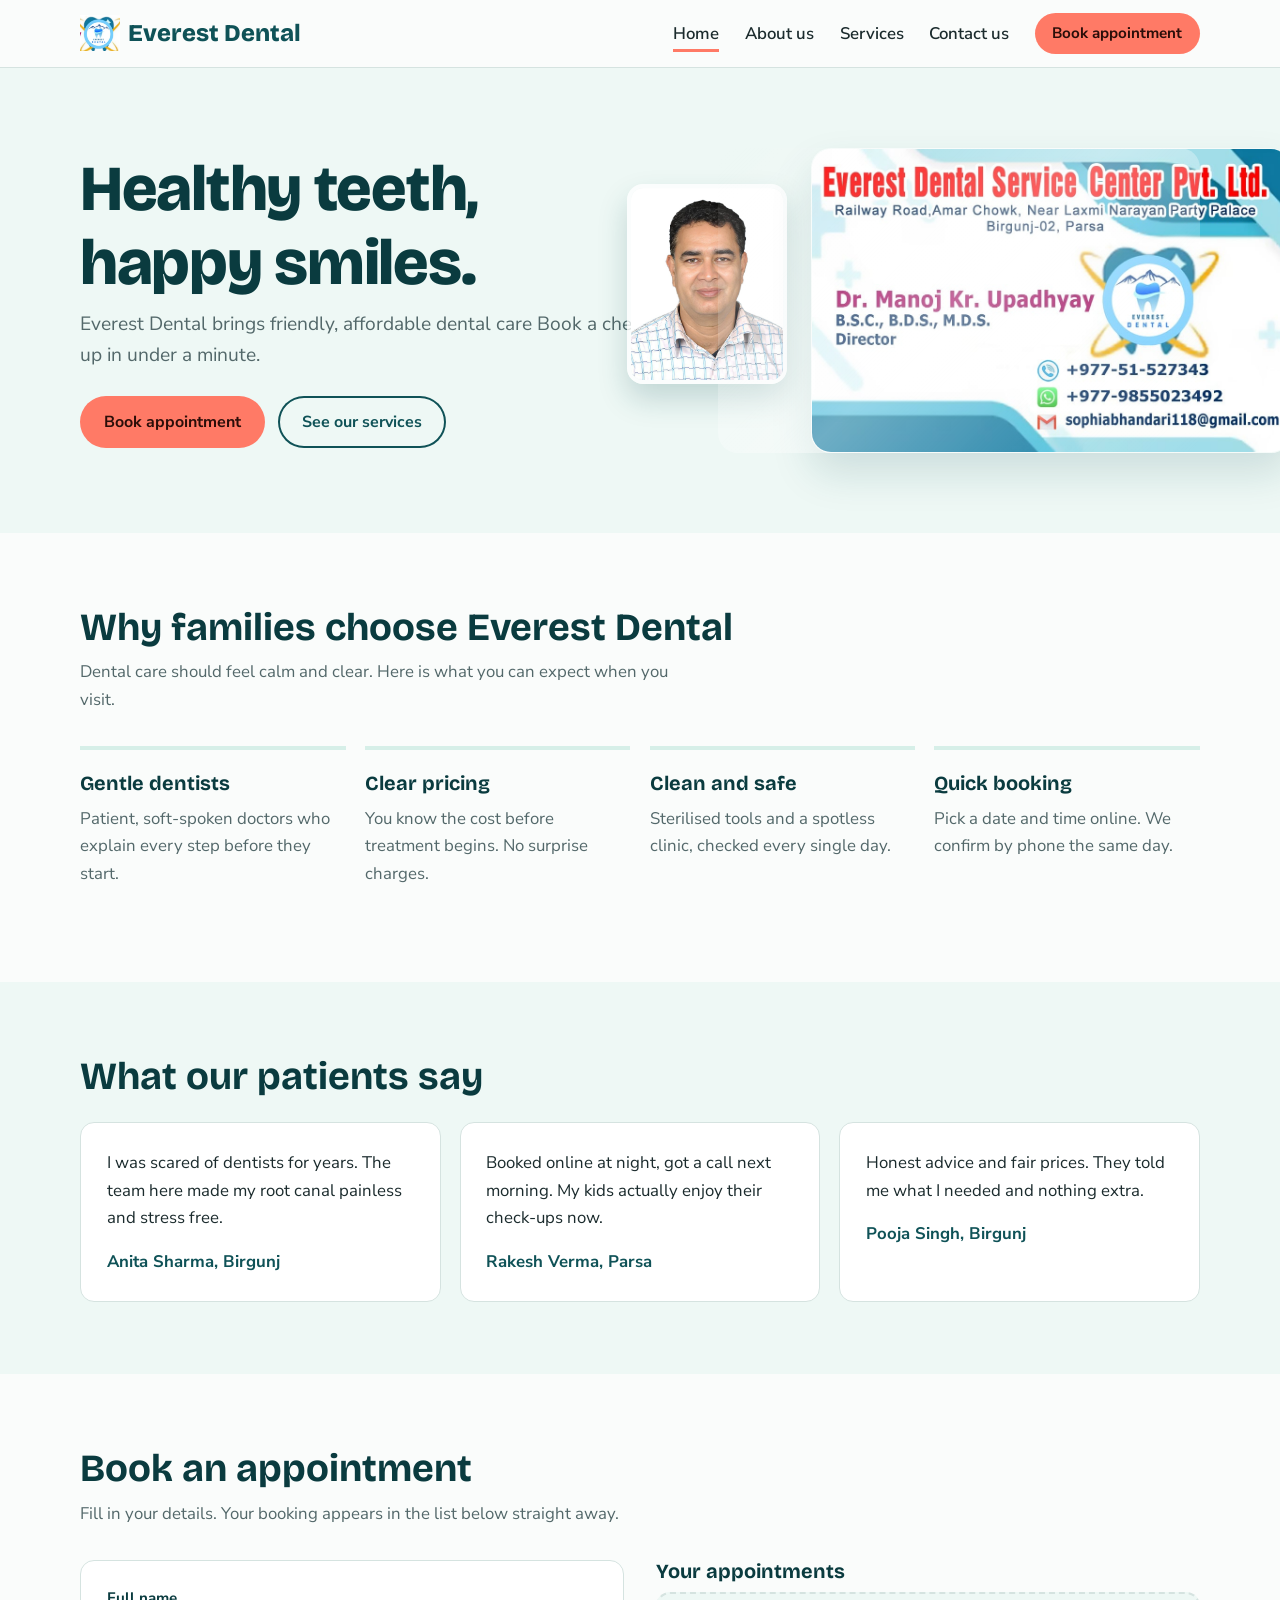
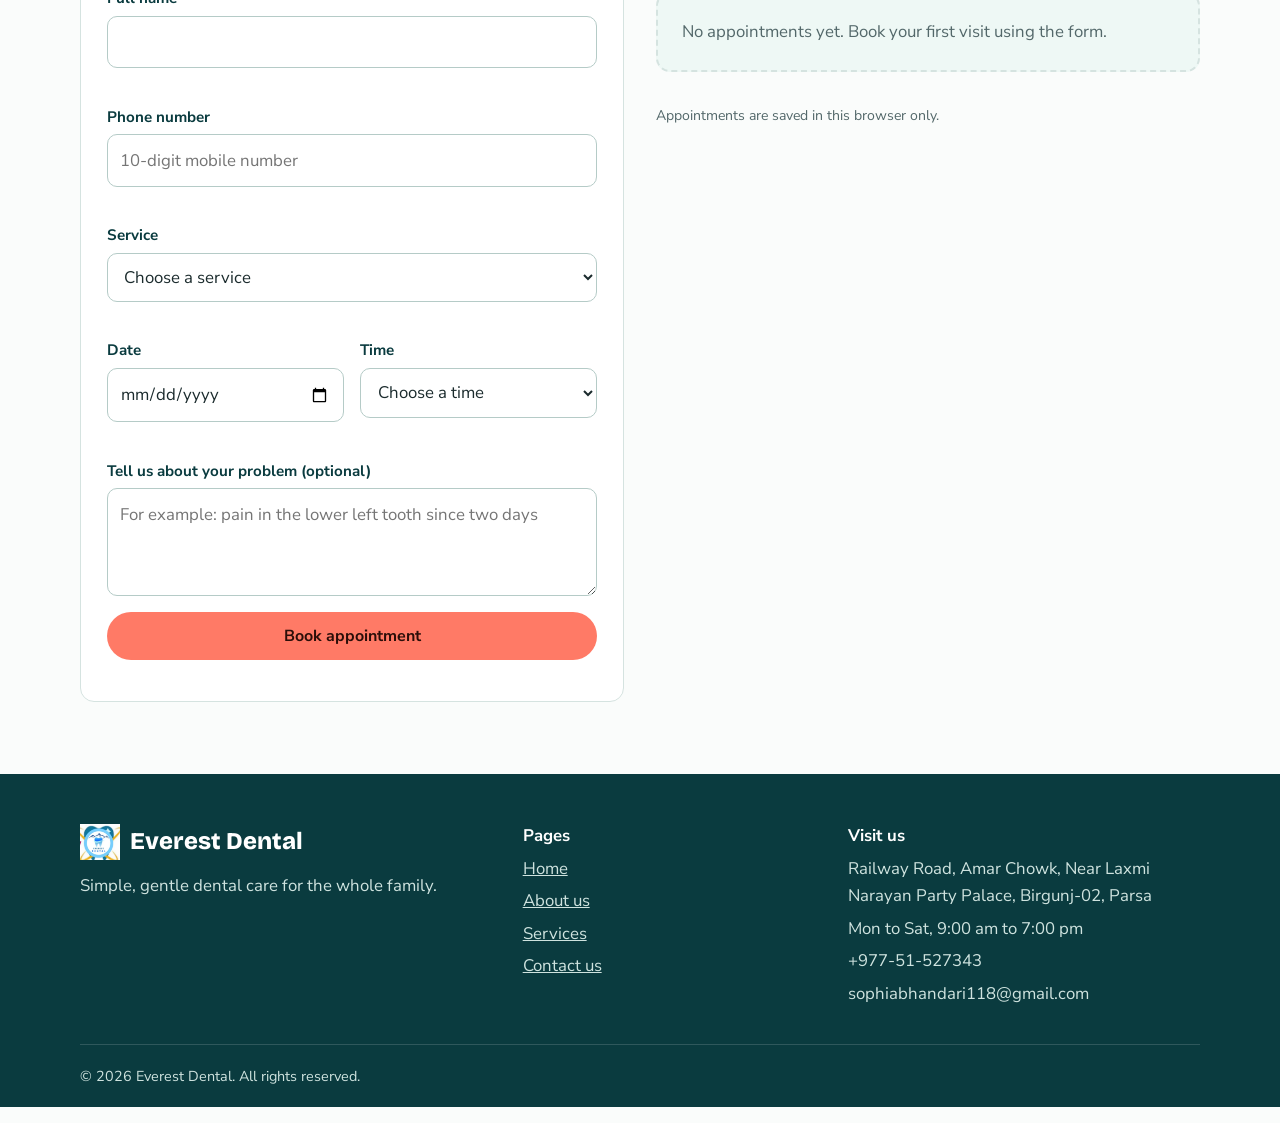
==== index.html @ bd59f248 "About us file updragded" ====
<!DOCTYPE html>
<html lang="en">
<head>
  <meta charset="UTF-8">
  <meta name="viewport" content="width=device-width, initial-scale=1">
  <title>Home | Everest Dental</title>
  <meta name="description" content="Everest Dental - simple, caring dental health services.">
  <link rel="preconnect" href="https://fonts.googleapis.com">
  <link rel="preconnect" href="https://fonts.gstatic.com" crossorigin>
  <link href="https://fonts.googleapis.com/css2?family=Bricolage+Grotesque:wght@600;700;800&family=Nunito+Sans:wght@400;600;700&display=swap" rel="stylesheet">
  <link rel="stylesheet" href="css/style.css">

  <!-- INLINE STYLES FOR HERO ANIMATIONS & GLASSY EFFECT -->
  <style>
    .hero-grid {
      display: grid;
      grid-template-columns: 1.1fr 0.9fr;
      align-items: center;
      gap: 3rem;
    }
    
    .hero-text {
      animation: fadeIn 1s ease-out;
    }

    @keyframes fadeIn {
      from { opacity: 0; transform: translateY(20px); }
      to { opacity: 1; transform: translateY(0); }
    }

    /* Glassy Visual Container */
    .hero-visual {
      position: relative;
      display: flex;
      justify-content: center;
      align-items: center;
      gap: 1.5rem; /* Space between doctor and banner */
      animation: float 6s ease-in-out infinite;
      perspective: 1000px;
    }

    @keyframes float {
      0%, 100% { transform: translateY(0); }
      50% { transform: translateY(-15px); }
    }

    /* Clear Banner with Glassy Effect */
    .hero-banner-img {
      width: 100%;
      max-width: 480px;
      border-radius: 20px;
      box-shadow: 
        0 20px 40px rgba(15, 82, 87, 0.15),
        0 0 0 1px rgba(255, 255, 255, 0.5) inset;
      object-fit: cover;
      display: block;
      position: relative;
      z-index: 1;
      backdrop-filter: blur(10px);
      background: rgba(255, 255, 255, 0.1);
      border: 1px solid rgba(255, 255, 255, 0.4);
    }

    /* Doctor Photo - Side by Side with Glassy Float */
    .hero-doctor-img {
      width: 160px;
      height: 200px;
      object-fit: cover;
      border-radius: 16px;
      border: 4px solid rgba(255, 255, 255, 0.8);
      box-shadow: 0 15px 30px rgba(15, 82, 87, 0.2);
      transition: transform 0.3s ease;
      animation: floatDoctor 5s ease-in-out infinite;
      /* Slight offset for depth */
      margin-top: -2rem; 
    }

    @keyframes floatDoctor {
      0%, 100% { transform: translateY(0) rotate(-2deg); }
      50% { transform: translateY(-10px) rotate(2deg); }
    }

    /* Shimmering Glass Reflection Overlay for Banner */
    .hero-visual::after {
      content: '';
      position: absolute;
      top: 0;
      left: 0;
      width: 100%;
      height: 100%;
      border-radius: 20px;
      background: linear-gradient(
        135deg,
        rgba(255, 255, 255, 0) 0%,
        rgba(255, 255, 255, 0.4) 50%,
        rgba(255, 255, 255, 0) 100%
      );
      animation: shimmer 4s infinite;
      pointer-events: none;
      z-index: 2;
    }

    @keyframes shimmer {
      0% { transform: translateX(-100%) translateY(-100%) rotate(45deg); }
      100% { transform: translateX(100%) translateY(100%) rotate(45deg); }
    }

    /* Responsive adjustments */
    @media (max-width: 900px) {
      .hero-grid { grid-template-columns: 1fr; text-align: center; }
      .hero-actions { justify-content: center; }
      .hero-visual { margin-top: 2rem; flex-direction: column; }
      .hero-doctor-img { width: 120px; height: 150px; margin-top: 0; }
    }
  </style>
</head>
<body>
  <header class="site-header">
    <nav class="navbar container" aria-label="Main">
      <a href="index.html" class="brand" aria-label="Everest Dental home">
        <!-- UPDATED LOGO -->
        <img src="./IMG-20261011-WA0049.jpg" alt="Everest Dental Logo" class="brand-icon" style="width: 40px; height: 40px; object-fit: contain;">
        <span>Everest Dental</span>
      </a>
      <button class="nav-toggle" id="navToggle" aria-expanded="false" aria-controls="navLinks">Menu</button>
      <ul class="nav-links" id="navLinks">
        <li><a href="index.html" class="active" aria-current="page">Home</a></li>
        <li><a href="about.html">About us</a></li>
        <li><a href="services.html">Services</a></li>
        <li><a href="contact.html">Contact us</a></li>
        <li><a href="index.html#appointment" class="btn btn-small">Book appointment</a></li>
      </ul>
    </nav>
  </header>
  <main>

    <!-- Hero -->
    <section class="hero">
      <div class="container hero-grid">
        <div class="hero-text">
          <h1>Healthy teeth,<br>happy smiles.</h1>
          <p class="lead">Everest Dental brings friendly, affordable dental care 
            Book a check-up in under a minute.</p>
          <div class="hero-actions">
            <a href="#appointment" class="btn">Book appointment</a>
            <a href="services.html" class="btn btn-ghost">See our services</a>
          </div>
        </div>
        
        <!-- CLEAN GLASSY VISUAL SECTION WITH DOCTOR -->
        <div class="hero-visual">
          <!-- Doctor Photo (Side-by-side) -->
          <img src="./IMG-20261011-WA0050.jpg" alt="Dr. Manoj Kr. Upadhyay" class="hero-doctor-img">
          
          <!-- Banner Image (Completely clear) -->
          <img src="./IMG-20261011-WA0051.jpg" alt="Everest Dental Banner" class="hero-banner-img">
        </div>
      </div>
    </section>

    <!-- Features -->
    <section class="section" id="features">
      <div class="container">
        <h2>Why families choose Everest Dental</h2>
        <p class="section-intro">Dental care should feel calm and clear. Here is what you can expect when you visit.</p>
        <div class="feature-grid">
          <article class="feature">
            <h3>Gentle dentists</h3>
            <p>Patient, soft-spoken doctors who explain every step before they start.</p>
          </article>
          <article class="feature">
            <h3>Clear pricing</h3>
            <p>You know the cost before treatment begins. No surprise charges.</p>
          </article>
          <article class="feature">
            <h3>Clean and safe</h3>
            <p>Sterilised tools and a spotless clinic, checked every single day.</p>
          </article>
          <article class="feature">
            <h3>Quick booking</h3>
            <p>Pick a date and time online. We confirm by phone the same day.</p>
          </article>
        </div>
      </div>
    </section>

    <!-- Testimonials -->
    <section class="section section-tint" id="testimonials">
      <div class="container">
        <h2>What our patients say</h2>
        <div class="testimonial-grid">
          <figure class="testimonial">
            <blockquote>I was scared of dentists for years. The team here made my root canal painless and stress free.</blockquote>
            <figcaption>Anita Sharma, Birgunj</figcaption>
          </figure>
          <figure class="testimonial">
            <blockquote>Booked online at night, got a call next morning. My kids actually enjoy their check-ups now.</blockquote>
            <figcaption>Rakesh Verma, Parsa</figcaption>
          </figure>
          <figure class="testimonial">
            <blockquote>Honest advice and fair prices. They told me what I needed and nothing extra.</blockquote>
            <figcaption>Pooja Singh, Birgunj</figcaption>
          </figure>
        </div>
      </div>
    </section>

    <!-- Appointment form + list -->
    <section class="section" id="appointment">
      <div class="container">
        <h2>Book an appointment</h2>
        <p class="section-intro">Fill in your details. Your booking appears in the list below straight away.</p>

        <div class="appointment-layout">
          <form id="appointmentForm" class="card form" novalidate>
            <div class="field">
              <label for="name">Full name</label>
              <input type="text" id="name" name="name" autocomplete="name" required>
              <small class="error" data-for="name"></small>
            </div>
            <div class="field">
              <label for="phone">Phone number</label>
              <input type="tel" id="phone" name="phone" inputmode="numeric" placeholder="10-digit mobile number" autocomplete="tel" required>
              <small class="error" data-for="phone"></small>
            </div>
            <div class="field">
              <label for="service">Service</label>
              <select id="service" name="service" required>
                <option value="">Choose a service</option>
                <option>General check-up</option>
                <option>Teeth cleaning</option>
                <option>Cavity filling</option>
                <option>Root canal</option>
                <option>Braces consultation</option>
                <option>Teeth whitening</option>
              </select>
              <small class="error" data-for="service"></small>
            </div>
            <div class="field-row">
              <div class="field">
                <label for="date">Date</label>
                <input type="date" id="date" name="date" required>
                <small class="error" data-for="date"></small>
              </div>
              <div class="field">
                <label for="time">Time</label>
                <select id="time" name="time" required>
                  <option value="">Choose a time</option>
                  <option>09:00 AM</option><option>10:00 AM</option><option>11:00 AM</option>
                  <option>12:00 PM</option><option>02:00 PM</option><option>03:00 PM</option>
                  <option>04:00 PM</option><option>05:00 PM</option><option>06:00 PM</option>
                </select>
                <small class="error" data-for="time"></small>
              </div>
            </div>
            <div class="field">
              <label for="message">Tell us about your problem (optional)</label>
              <textarea id="message" name="message" rows="3" maxlength="300" placeholder="For example: pain in the lower left tooth since two days"></textarea>
            </div>
            <button type="submit" class="btn btn-block">Book appointment</button>
            <p class="form-status" id="formStatus" role="status" aria-live="polite"></p>
          </form>

          <div class="appointments" id="appointments">
            <div class="appointments-head">
              <h3>Your appointments</h3>
              <button type="button" class="link-btn" id="clearAll" hidden>Clear all</button>
            </div>
            <p class="empty" id="emptyState">No appointments yet. Book your first visit using the form.</p>
            <ul class="appointment-list" id="appointmentList"></ul>
            <p class="note">Appointments are saved in this browser only.</p>
          </div>
        </div>
      </div>
    </section>

  </main>
  <footer class="site-footer">
    <div class="container footer-grid">
      <div>
        <div class="footer-brand-wrap" style="display: flex; align-items: center; gap: 10px; margin-bottom: 10px;">
          <!-- UPDATED LOGO -->
          <img src="./IMG-20261011-WA0049.jpg" alt="Everest Dental Logo" style="width: 40px; height: 40px; object-fit: contain;">
          <p class="footer-brand" style="margin: 0;">Everest Dental</p>
        </div>
        <p>Simple, gentle dental care for the whole family.</p>
      </div>
      <div>
        <p class="footer-title">Pages</p>
        <ul>
          <li><a href="index.html">Home</a></li>
          <li><a href="about.html">About us</a></li>
          <li><a href="services.html">Services</a></li>
          <li><a href="contact.html">Contact us</a></li>
        </ul>
      </div>
      <div>
        <p class="footer-title">Visit us</p>
        <!-- UPDATED ADDRESS & CONTACT -->
        <p>Railway Road, Amar Chowk, Near Laxmi Narayan Party Palace, Birgunj-02, Parsa</p>
        <p>Mon to Sat, 9:00 am to 7:00 pm</p>
        <p>+977-51-527343</p>
        <p>sophiabhandari118@gmail.com</p>
      </div>
    </div>
    <p class="footer-bottom container">&copy; <span id="year">2026</span> Everest Dental. All rights reserved.</p>
  </footer>
  <script src="js/main.js"></script>
  <script src="js/appointments.js"></script>
</body>
</html>
---- css/style.css ----
/* DaanthSeva - main stylesheet */
:root {
  --teal: #0f5257;
  --teal-dark: #0a3b3f;
  --mint: #d6efe8;
  --mint-soft: #eef8f5;
  --coral: #ff7a66;
  --coral-dark: #e8604c;
  --ink: #1b2b2d;
  --muted: #53686a;
  --line: #d5e3e0;
  --white: #ffffff;
  --bg: #fafcfb;
  --radius: 14px;
  --font-head: "Bricolage Grotesque", "Segoe UI", system-ui, sans-serif;
  --font-body: "Nunito Sans", "Segoe UI", system-ui, sans-serif;
}

*,
*::before,
*::after {
  box-sizing: border-box;
}
html {
  scroll-behavior: smooth;
  scroll-padding-top: 80px;
}
body {
  margin: 0;
  font-family: var(--font-body);
  font-size: 1.05rem;
  line-height: 1.65;
  color: var(--ink);
  background: var(--bg);
}
img,
svg {
  max-width: 100%;
}
a {
  color: var(--teal);
}
h1,
h2,
h3 {
  font-family: var(--font-head);
  line-height: 1.15;
  color: var(--teal-dark);
  margin: 0 0 0.6rem;
}
h1 {
  font-size: clamp(2.4rem, 6vw, 4rem);
  font-weight: 800;
  letter-spacing: -0.02em;
}
h2 {
  font-size: clamp(1.7rem, 3.5vw, 2.4rem);
  font-weight: 700;
}
h3 {
  font-size: 1.25rem;
  font-weight: 700;
}
p {
  margin: 0 0 1rem;
}
ul {
  margin: 0;
  padding: 0;
  list-style: none;
}
.container {
  width: min(1120px, 92%);
  margin-inline: auto;
}

:focus-visible {
  outline: 3px solid var(--coral);
  outline-offset: 3px;
  border-radius: 4px;
}

/* Buttons */
.btn {
  display: inline-block;
  background: var(--coral);
  color: #2b0e09;
  font-weight: 700;
  padding: 0.8rem 1.5rem;
  border-radius: 999px;
  border: 0;
  text-decoration: none;
  cursor: pointer;
  font-family: inherit;
  font-size: 1rem;
  transition:
    background 0.2s,
    transform 0.1s;
}
.btn:hover {
  background: var(--coral-dark);
  color: #fff;
}
.btn:active {
  transform: scale(0.98);
}
.btn-small {
  padding: 0.5rem 1.1rem;
  font-size: 0.95rem;
}
.btn-block {
  width: 100%;
}
.btn-ghost {
  background: transparent;
  color: var(--teal);
  box-shadow: inset 0 0 0 2px var(--teal);
}
.btn-ghost:hover {
  background: var(--teal);
  color: #fff;
}
.link-btn {
  background: none;
  border: 0;
  color: var(--coral-dark);
  font-weight: 700;
  cursor: pointer;
  font-family: inherit;
  font-size: 0.95rem;
  text-decoration: underline;
}

/* Header / navbar */
.site-header {
  position: sticky;
  top: 0;
  z-index: 50;
  background: rgba(250, 252, 251, 0.95);
  backdrop-filter: blur(8px);
  border-bottom: 1px solid var(--line);
}
.navbar {
  display: flex;
  align-items: center;
  justify-content: space-between;
  padding: 0.8rem 0;
}
.brand {
  display: flex;
  align-items: center;
  gap: 0.5rem;
  font-family: var(--font-head);
  font-weight: 800;
  font-size: 1.5rem;
  color: var(--teal);
  text-decoration: none;
}
.brand-icon {
  width: 30px;
  height: 30px;
  color: var(--teal);
}
.nav-links {
  display: flex;
  align-items: center;
  gap: 1.6rem;
}
.nav-links a:not(.btn) {
  color: var(--ink);
  text-decoration: none;
  font-weight: 600;
  padding: 0.3rem 0;
  border-bottom: 3px solid transparent;
}
.nav-links a:not(.btn):hover {
  border-bottom-color: var(--mint);
}
.nav-links a.active {
  border-bottom-color: var(--coral);
}
.nav-toggle {
  display: none;
  background: var(--mint);
  color: var(--teal-dark);
  border: 0;
  border-radius: 8px;
  padding: 0.5rem 0.9rem;
  font-weight: 700;
  font-family: inherit;
  font-size: 1rem;
  cursor: pointer;
}

/* Hero */
.hero {
  background: var(--mint-soft);
  padding: clamp(2.5rem, 7vw, 5rem) 0;
  overflow: hidden;
}
.hero-grid {
  display: grid;
  grid-template-columns: 1.1fr 0.9fr;
  align-items: center;
  gap: 2rem;
}
.lead {
  font-size: 1.2rem;
  color: var(--muted);
  max-width: 52ch;
}
.hero-actions {
  display: flex;
  flex-wrap: wrap;
  gap: 0.8rem;
  margin-top: 1.5rem;
}
.hero-art svg {
  width: 100%;
  max-width: 380px;
  display: block;
  margin-inline: auto;
  animation: float 5s ease-in-out infinite;
}
@keyframes float {
  50% {
    transform: translateY(-10px);
  }
}

/* Sections */
.section {
  padding: clamp(2.5rem, 6vw, 4.5rem) 0;
}
.section-tint {
  background: var(--mint-soft);
}
.section-intro {
  color: var(--muted);
  max-width: 60ch;
  margin-bottom: 2rem;
}
.page-banner {
  background: var(--teal);
  padding: clamp(2.5rem, 6vw, 4rem) 0;
}
.page-banner h1 {
  color: #fff;
  font-size: clamp(2rem, 5vw, 3rem);
}
.page-banner .lead {
  color: #cfe9e3;
  margin: 0;
}

/* Features / services / team / testimonials */
.feature-grid,
.testimonial-grid,
.team-grid,
.service-grid {
  display: grid;
  gap: 1.2rem;
}
.feature-grid {
  grid-template-columns: repeat(4, 1fr);
}
.testimonial-grid,
.team-grid {
  grid-template-columns: repeat(3, 1fr);
  margin-top: 1.5rem;
}
.service-grid {
  grid-template-columns: repeat(3, 1fr);
}
.feature {
  padding: 1.4rem 0;
  border-top: 4px solid var(--mint);
}
.feature p {
  color: var(--muted);
  margin: 0;
}
.testimonial {
  margin: 0;
  background: #fff;
  padding: 1.6rem;
  border-radius: var(--radius);
  border: 1px solid var(--line);
}
.testimonial blockquote {
  margin: 0 0 1rem;
  font-size: 1.05rem;
}
.testimonial figcaption {
  font-weight: 700;
  color: var(--teal);
}
.service {
  background: #fff;
  border: 1px solid var(--line);
  border-radius: var(--radius);
  padding: 1.5rem;
  display: flex;
  flex-direction: column;
}
.service p {
  color: var(--muted);
}
.price {
  margin-top: auto;
  margin-bottom: 0 !important;
  font-weight: 700;
  color: var(--teal) !important;
}
.team-card {
  text-align: center;
  padding: 1rem;
}
.team-card p {
  color: var(--muted);
}
.avatar {
  width: 84px;
  height: 84px;
  border-radius: 50%;
  background: var(--teal);
  color: #fff;
  font-family: var(--font-head);
  font-weight: 700;
  font-size: 1.6rem;
  display: grid;
  place-items: center;
  margin: 0 auto 1rem;
}
.cta-box {
  margin-top: 3rem;
  background: var(--mint);
  border-radius: var(--radius);
  padding: 2.2rem;
  text-align: center;
}

/* About / contact */
.two-col {
  display: grid;
  grid-template-columns: 1fr 1fr;
  gap: 2.5rem;
  align-items: start;
}
.card {
  background: #fff;
  border: 1px solid var(--line);
  border-radius: var(--radius);
  padding: 1.6rem;
}
.check-list li {
  padding: 0.45rem 0 0.45rem 1.8rem;
  position: relative;
}
.check-list li::before {
  content: "";
  position: absolute;
  left: 0;
  top: 0.95rem;
  width: 12px;
  height: 7px;
  border-left: 3px solid var(--coral);
  border-bottom: 3px solid var(--coral);
  transform: rotate(-45deg);
}
.contact-list li {
  display: flex;
  flex-direction: column;
  padding: 0.9rem 0;
  border-bottom: 1px solid var(--line);
}
.contact-list strong {
  color: var(--teal-dark);
}

/* Forms */
.form {
  display: grid;
  gap: 1rem;
}
.field {
  display: flex;
  flex-direction: column;
  gap: 0.3rem;
}
.field-row {
  display: grid;
  grid-template-columns: 1fr 1fr;
  gap: 1rem;
}
label {
  font-weight: 700;
  font-size: 0.95rem;
  color: var(--teal-dark);
}
input,
select,
textarea {
  font: inherit;
  padding: 0.7rem 0.8rem;
  border: 1.5px solid #b5cbc7;
  border-radius: 10px;
  background: #fff;
  color: var(--ink);
  width: 100%;
}
input:focus,
select:focus,
textarea:focus {
  outline: 3px solid var(--mint);
  border-color: var(--teal);
}
input.invalid,
select.invalid,
textarea.invalid {
  border-color: #c0392b;
}
.error {
  color: #b03020;
  min-height: 1.1em;
  font-size: 0.88rem;
}
.form-status {
  margin: 0;
  font-weight: 700;
  color: var(--teal);
}

/* Appointments */
.appointment-layout {
  display: grid;
  grid-template-columns: 1fr 1fr;
  gap: 2rem;
  align-items: start;
}
.appointments-head {
  display: flex;
  justify-content: space-between;
  align-items: center;
}
.empty {
  background: var(--mint-soft);
  border: 2px dashed var(--line);
  border-radius: var(--radius);
  padding: 1.5rem;
  color: var(--muted);
}
.appointment-list {
  display: grid;
  gap: 0.9rem;
}
.appt {
  background: #fff;
  border: 1px solid var(--line);
  border-left: 6px solid var(--coral);
  border-radius: var(--radius);
  padding: 1rem 1.2rem;
  animation: pop 0.3s ease;
}
@keyframes pop {
  from {
    opacity: 0;
    transform: translateY(8px);
  }
}
.appt-top {
  display: flex;
  justify-content: space-between;
  gap: 1rem;
  align-items: start;
}
.appt h4 {
  margin: 0;
  font-family: var(--font-head);
  font-size: 1.15rem;
  color: var(--teal-dark);
}
.appt-service {
  font-weight: 700;
  color: var(--teal);
  margin: 0.1rem 0 0.4rem;
}
.appt-meta {
  color: var(--muted);
  font-size: 0.95rem;
  margin: 0;
}
.appt-msg {
  margin: 0.6rem 0 0;
  padding-top: 0.6rem;
  border-top: 1px dashed var(--line);
  font-size: 0.95rem;
}
.appt-badge {
  background: var(--mint);
  color: var(--teal-dark);
  font-weight: 700;
  font-size: 0.8rem;
  padding: 0.2rem 0.6rem;
  border-radius: 999px;
  white-space: nowrap;
}
.appt-cancel {
  margin-top: 0.6rem;
}
.note {
  color: var(--muted);
  font-size: 0.88rem;
  margin-top: 1rem;
}

/* Footer */
.site-footer {
  background: var(--teal-dark);
  color: #cfe3df;
  padding-top: 3rem;
}
.site-footer a {
  color: #cfe3df;
}
.site-footer a:hover {
  color: #fff;
}
.footer-grid {
  display: grid;
  grid-template-columns: 1.4fr 1fr 1.2fr;
  gap: 2rem;
}
.footer-brand {
  font-family: var(--font-head);
  font-weight: 800;
  font-size: 1.5rem;
  color: #fff;
  margin-bottom: 0.4rem;
}
.footer-title {
  font-weight: 700;
  color: #fff;
  margin-bottom: 0.5rem;
}
.footer-grid li {
  margin-bottom: 0.3rem;
}
.footer-grid p {
  margin-bottom: 0.3rem;
}
.footer-bottom {
  margin-top: 2rem;
  padding: 1.2rem 0;
  border-top: 1px solid rgba(255, 255, 255, 0.15);
  font-size: 0.9rem;
}

/* Responsive */
@media (max-width: 900px) {
  .hero-grid,
  .two-col,
  .appointment-layout {
    grid-template-columns: 1fr;
  }
  .feature-grid {
    grid-template-columns: repeat(2, 1fr);
  }
  .testimonial-grid,
  .team-grid,
  .service-grid {
    grid-template-columns: 1fr 1fr;
  }
  .footer-grid {
    grid-template-columns: 1fr 1fr;
  }
  .hero-art {
    order: -1;
  }
  .hero-art svg {
    max-width: 240px;
  }
}
@media (max-width: 720px) {
  .nav-toggle {
    display: block;
  }
  .nav-links {
    display: none;
    position: absolute;
    left: 0;
    right: 0;
    top: 100%;
    background: var(--bg);
    flex-direction: column;
    align-items: flex-start;
    gap: 1rem;
    padding: 1.2rem 4%;
    border-bottom: 1px solid var(--line);
  }
  .nav-links.open {
    display: flex;
  }
}
@media (max-width: 560px) {
  .feature-grid,
  .testimonial-grid,
  .team-grid,
  .service-grid,
  .footer-grid,
  .field-row {
    grid-template-columns: 1fr;
  }
}
@media (prefers-reduced-motion: reduce) {
  *,
  *::before,
  *::after {
    animation: none !important;
    transition: none !important;
    scroll-behavior: auto !important;
  }
}

/* Map embed */
.map-wrap {
  border-radius: var(--radius);
  overflow: hidden;
  border: 1px solid var(--line);
  box-shadow: 0 10px 30px -12px rgba(15, 82, 87, 0.15);
  line-height: 0; /* removes inline-gap under iframe */
}

.map-wrap iframe {
  display: block;
  width: 100%;
  height: 420px;
  border: 0;
}

@media (max-width: 560px) {
  .map-wrap iframe {
    height: 300px;
  }
}
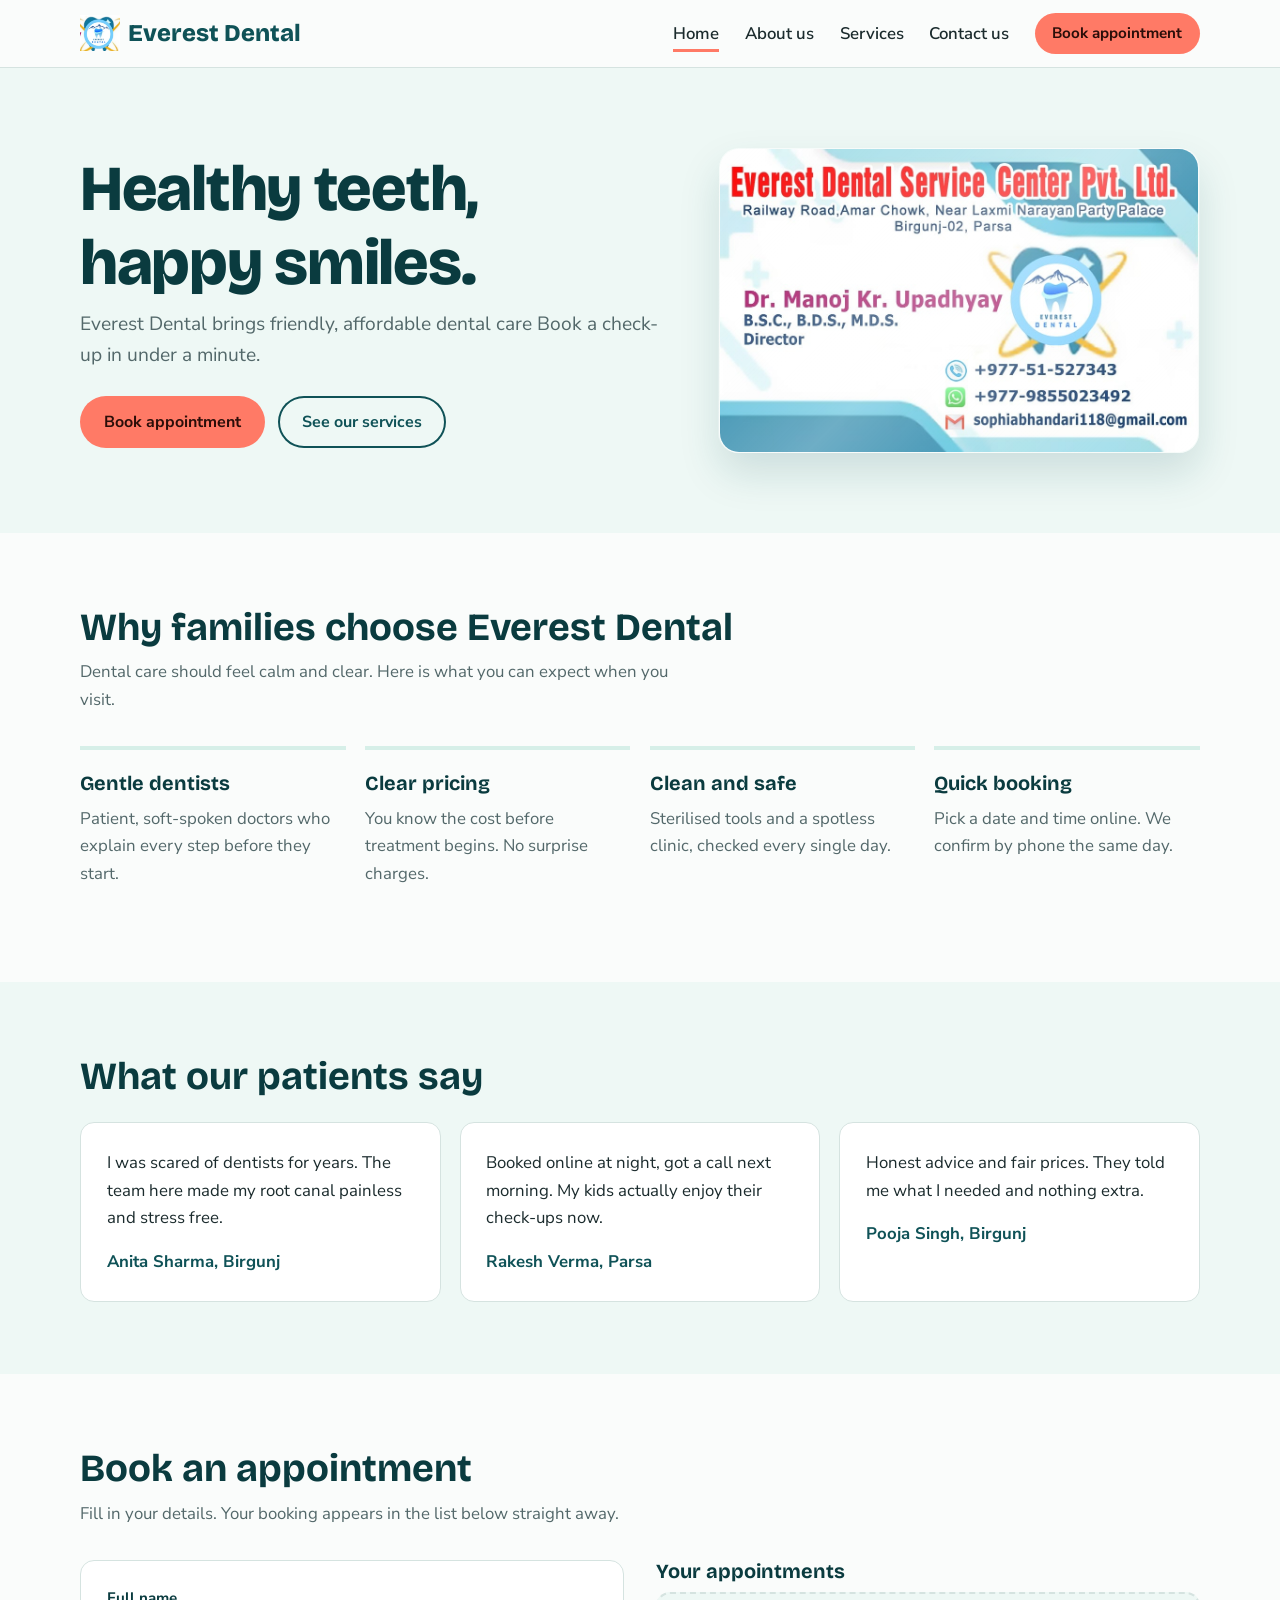
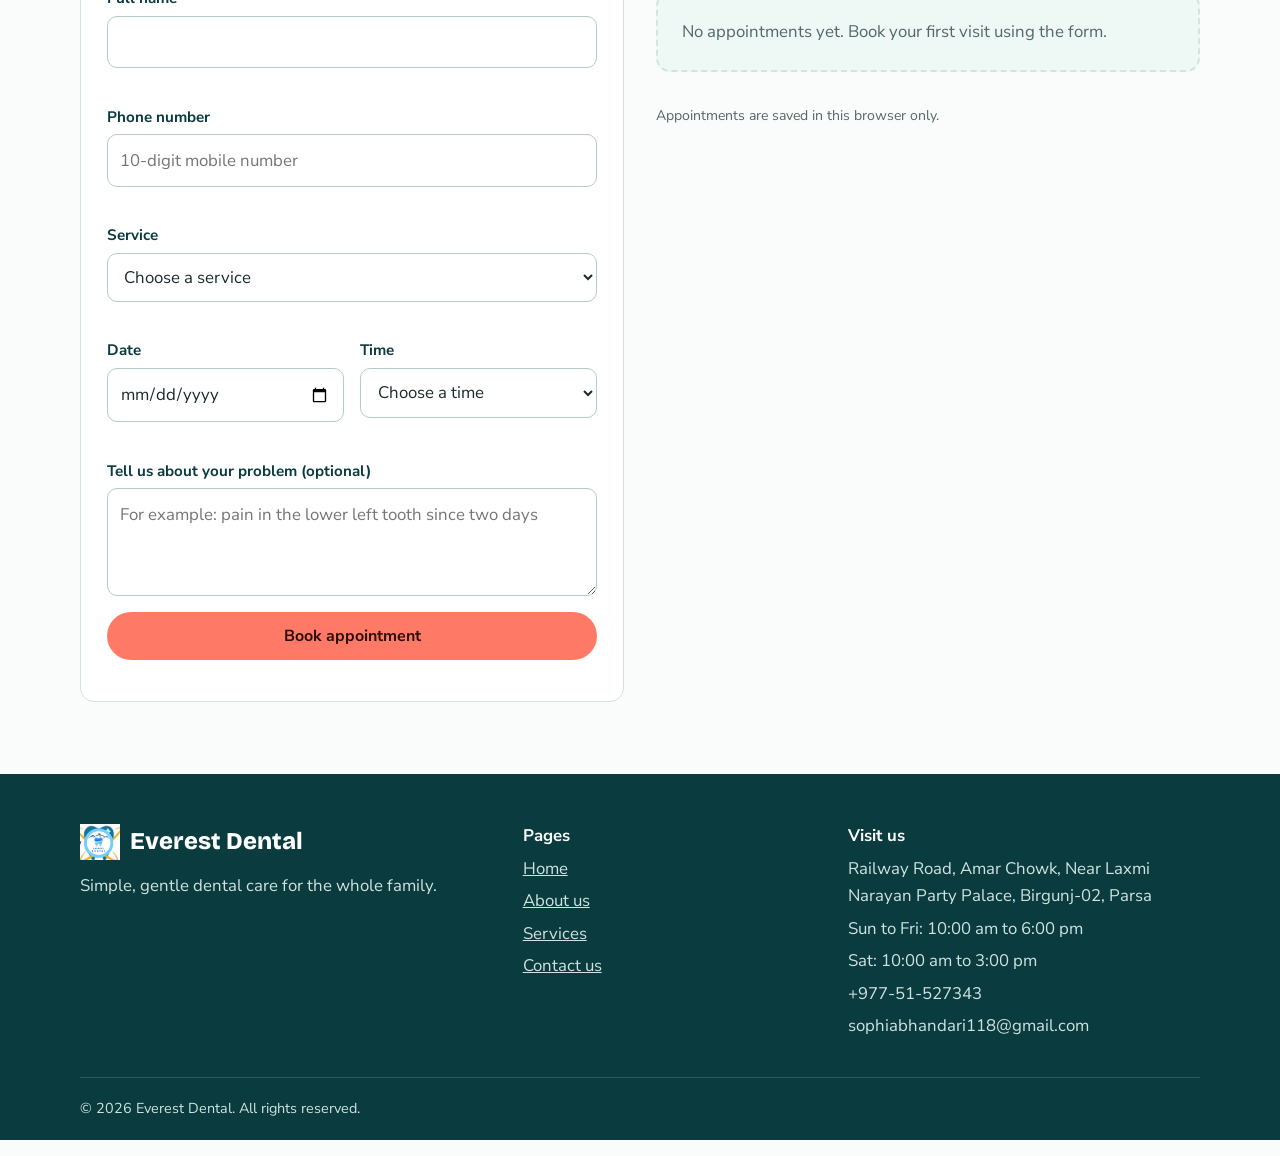
==== commit 4b8e572e: "fixing timing details" ====
--- a/index.html
+++ b/index.html
@@ -150,7 +150,7 @@
         <!-- CLEAN GLASSY VISUAL SECTION WITH DOCTOR -->
         <div class="hero-visual">
           <!-- Doctor Photo (Side-by-side) -->
-          <img src="./IMG-20261011-WA0050.jpg" alt="Dr. Manoj Kr. Upadhyay" class="hero-doctor-img">
+          <!-- <img src="./IMG-20261011-WA0050.jpg" alt="Dr. Manoj Kr. Upadhyay" class="hero-doctor-img"> -->
           
           <!-- Banner Image (Completely clear) -->
           <img src="./IMG-20261011-WA0051.jpg" alt="Everest Dental Banner" class="hero-banner-img">
@@ -298,7 +298,8 @@
         <p class="footer-title">Visit us</p>
         <!-- UPDATED ADDRESS & CONTACT -->
         <p>Railway Road, Amar Chowk, Near Laxmi Narayan Party Palace, Birgunj-02, Parsa</p>
-        <p>Mon to Sat, 9:00 am to 7:00 pm</p>
+        <p>Sun to Fri: 10:00 am to 6:00 pm</p>
+        <p>Sat: 10:00 am to 3:00 pm</p>
         <p>+977-51-527343</p>
         <p>sophiabhandari118@gmail.com</p>
       </div>
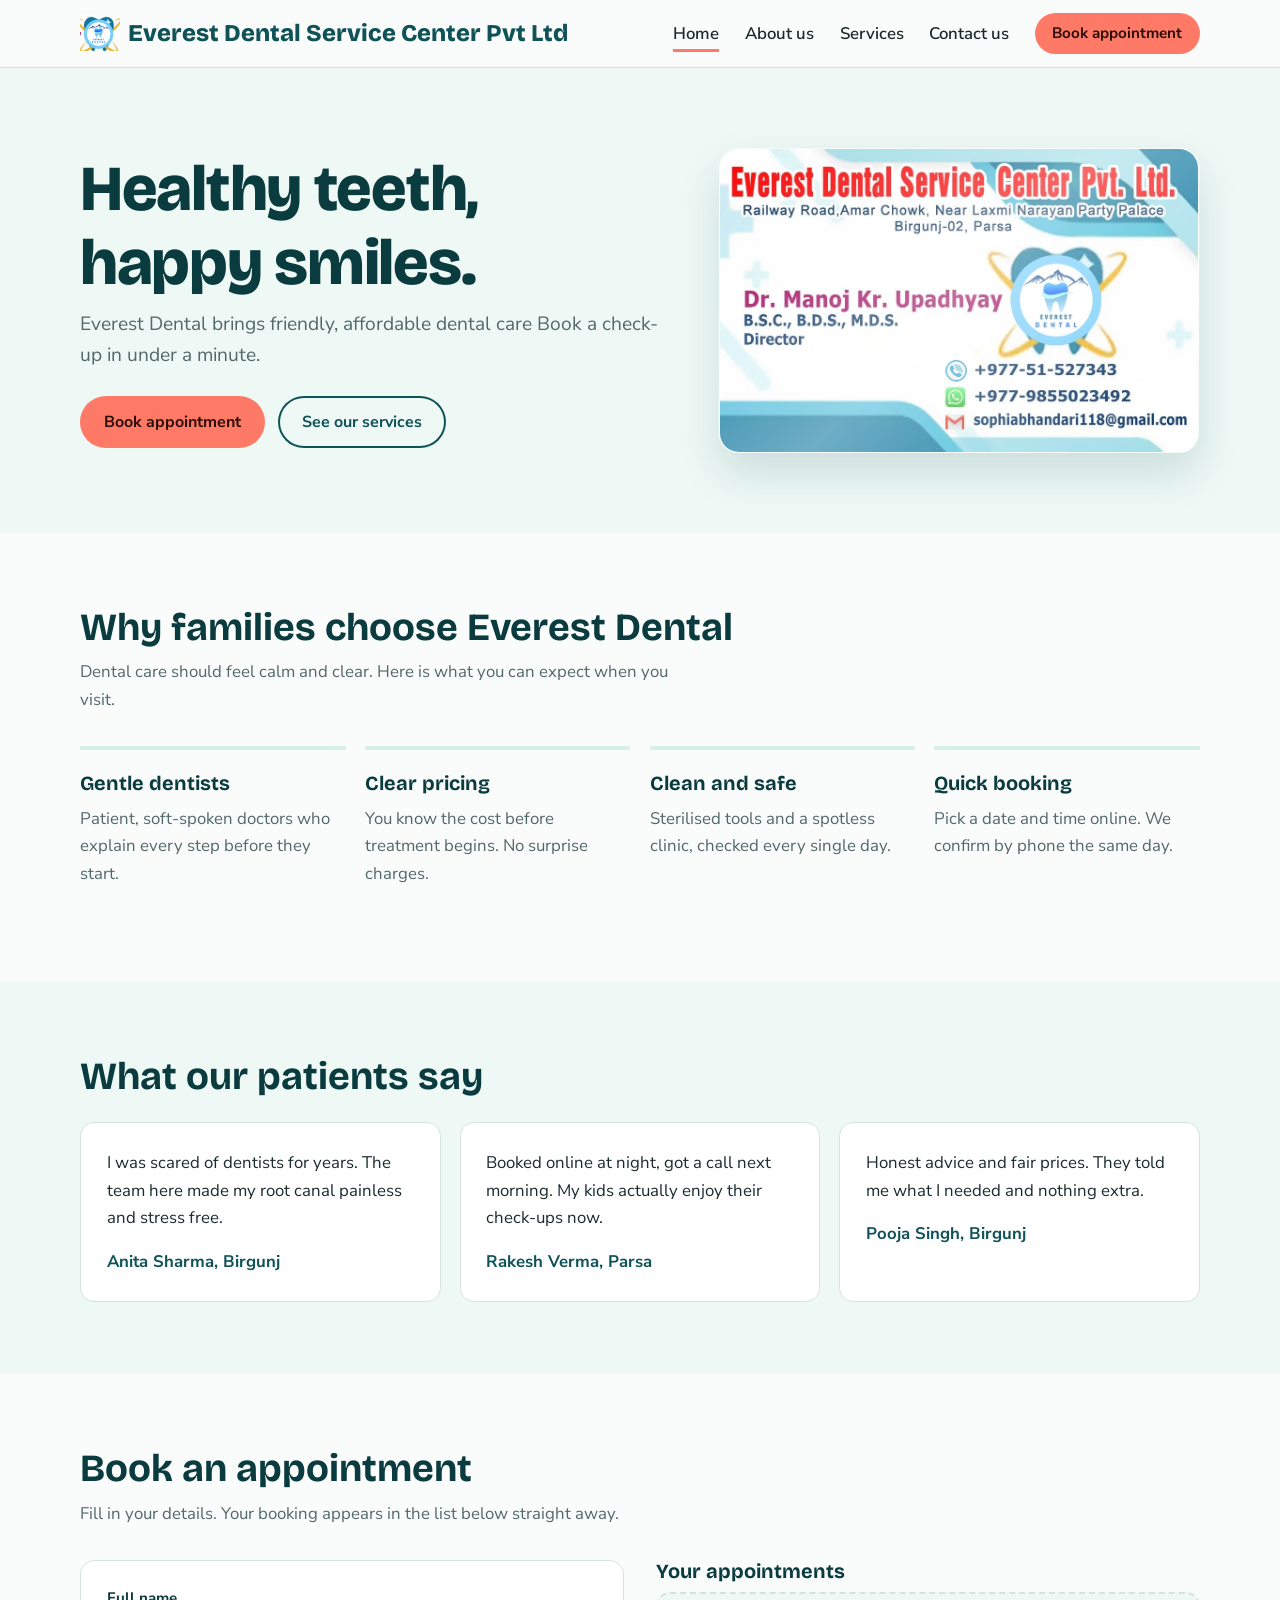
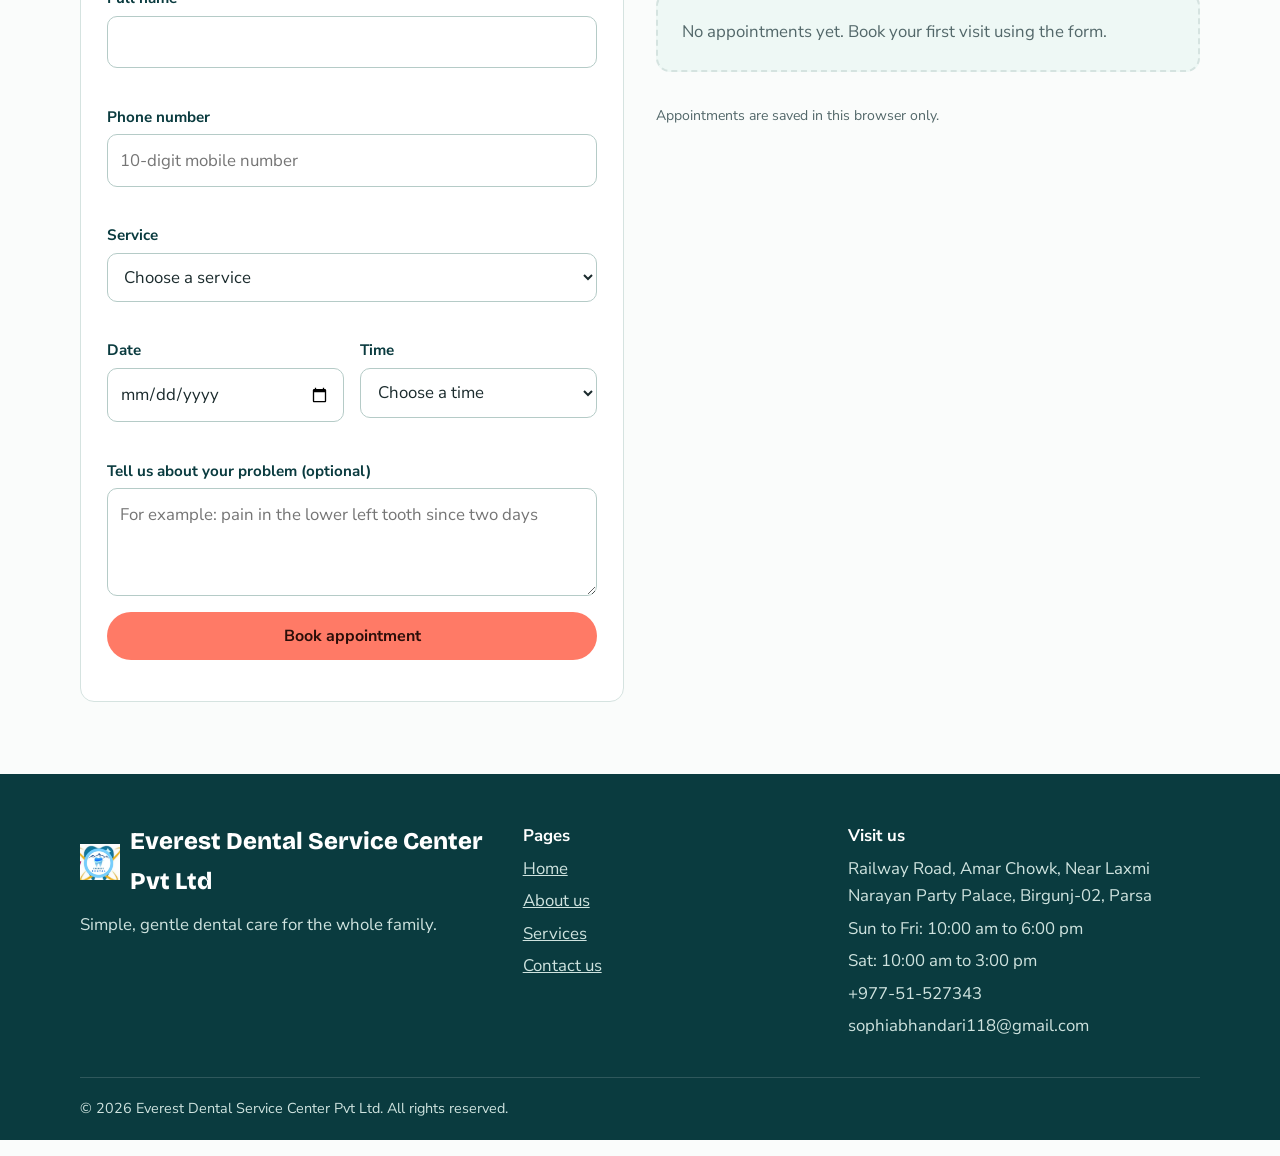
==== commit c8b23b64: "fixed company details" ====
--- a/index.html
+++ b/index.html
@@ -3,7 +3,7 @@
 <head>
   <meta charset="UTF-8">
   <meta name="viewport" content="width=device-width, initial-scale=1">
-  <title>Home | Everest Dental</title>
+  <title>Home | Everest Dental Service Center Pvt Ltd</title>
   <meta name="description" content="Everest Dental - simple, caring dental health services.">
   <link rel="preconnect" href="https://fonts.googleapis.com">
   <link rel="preconnect" href="https://fonts.gstatic.com" crossorigin>
@@ -120,7 +120,7 @@
       <a href="index.html" class="brand" aria-label="Everest Dental home">
         <!-- UPDATED LOGO -->
         <img src="./IMG-20261011-WA0049.jpg" alt="Everest Dental Logo" class="brand-icon" style="width: 40px; height: 40px; object-fit: contain;">
-        <span>Everest Dental</span>
+        <span>Everest Dental Service Center Pvt Ltd</span>
       </a>
       <button class="nav-toggle" id="navToggle" aria-expanded="false" aria-controls="navLinks">Menu</button>
       <ul class="nav-links" id="navLinks">
@@ -281,7 +281,7 @@
         <div class="footer-brand-wrap" style="display: flex; align-items: center; gap: 10px; margin-bottom: 10px;">
           <!-- UPDATED LOGO -->
           <img src="./IMG-20261011-WA0049.jpg" alt="Everest Dental Logo" style="width: 40px; height: 40px; object-fit: contain;">
-          <p class="footer-brand" style="margin: 0;">Everest Dental</p>
+          <p class="footer-brand" style="margin: 0;">Everest Dental Service Center Pvt Ltd</p>
         </div>
         <p>Simple, gentle dental care for the whole family.</p>
       </div>
@@ -304,7 +304,7 @@
         <p>sophiabhandari118@gmail.com</p>
       </div>
     </div>
-    <p class="footer-bottom container">&copy; <span id="year">2026</span> Everest Dental. All rights reserved.</p>
+    <p class="footer-bottom container">&copy; <span id="year">2026</span> Everest Dental Service Center Pvt Ltd. All rights reserved.</p>
   </footer>
   <script src="js/main.js"></script>
   <script src="js/appointments.js"></script>
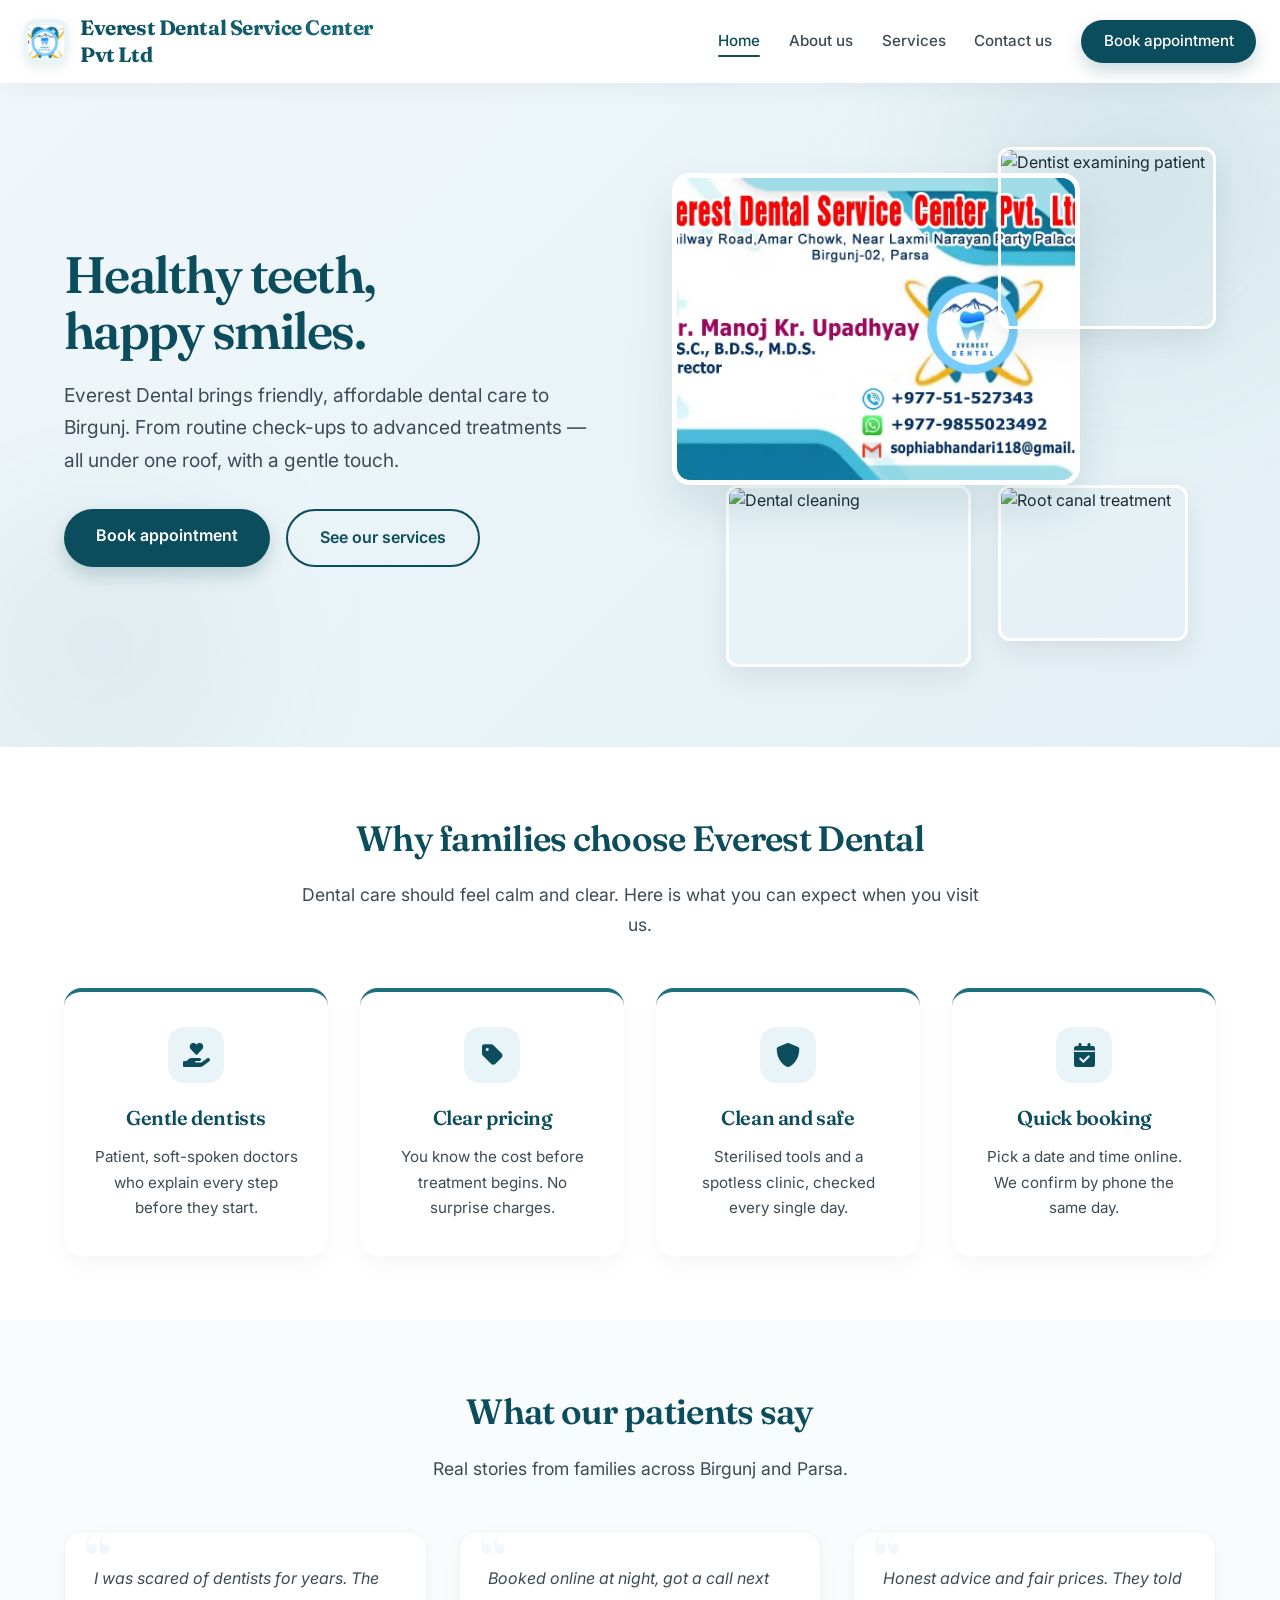
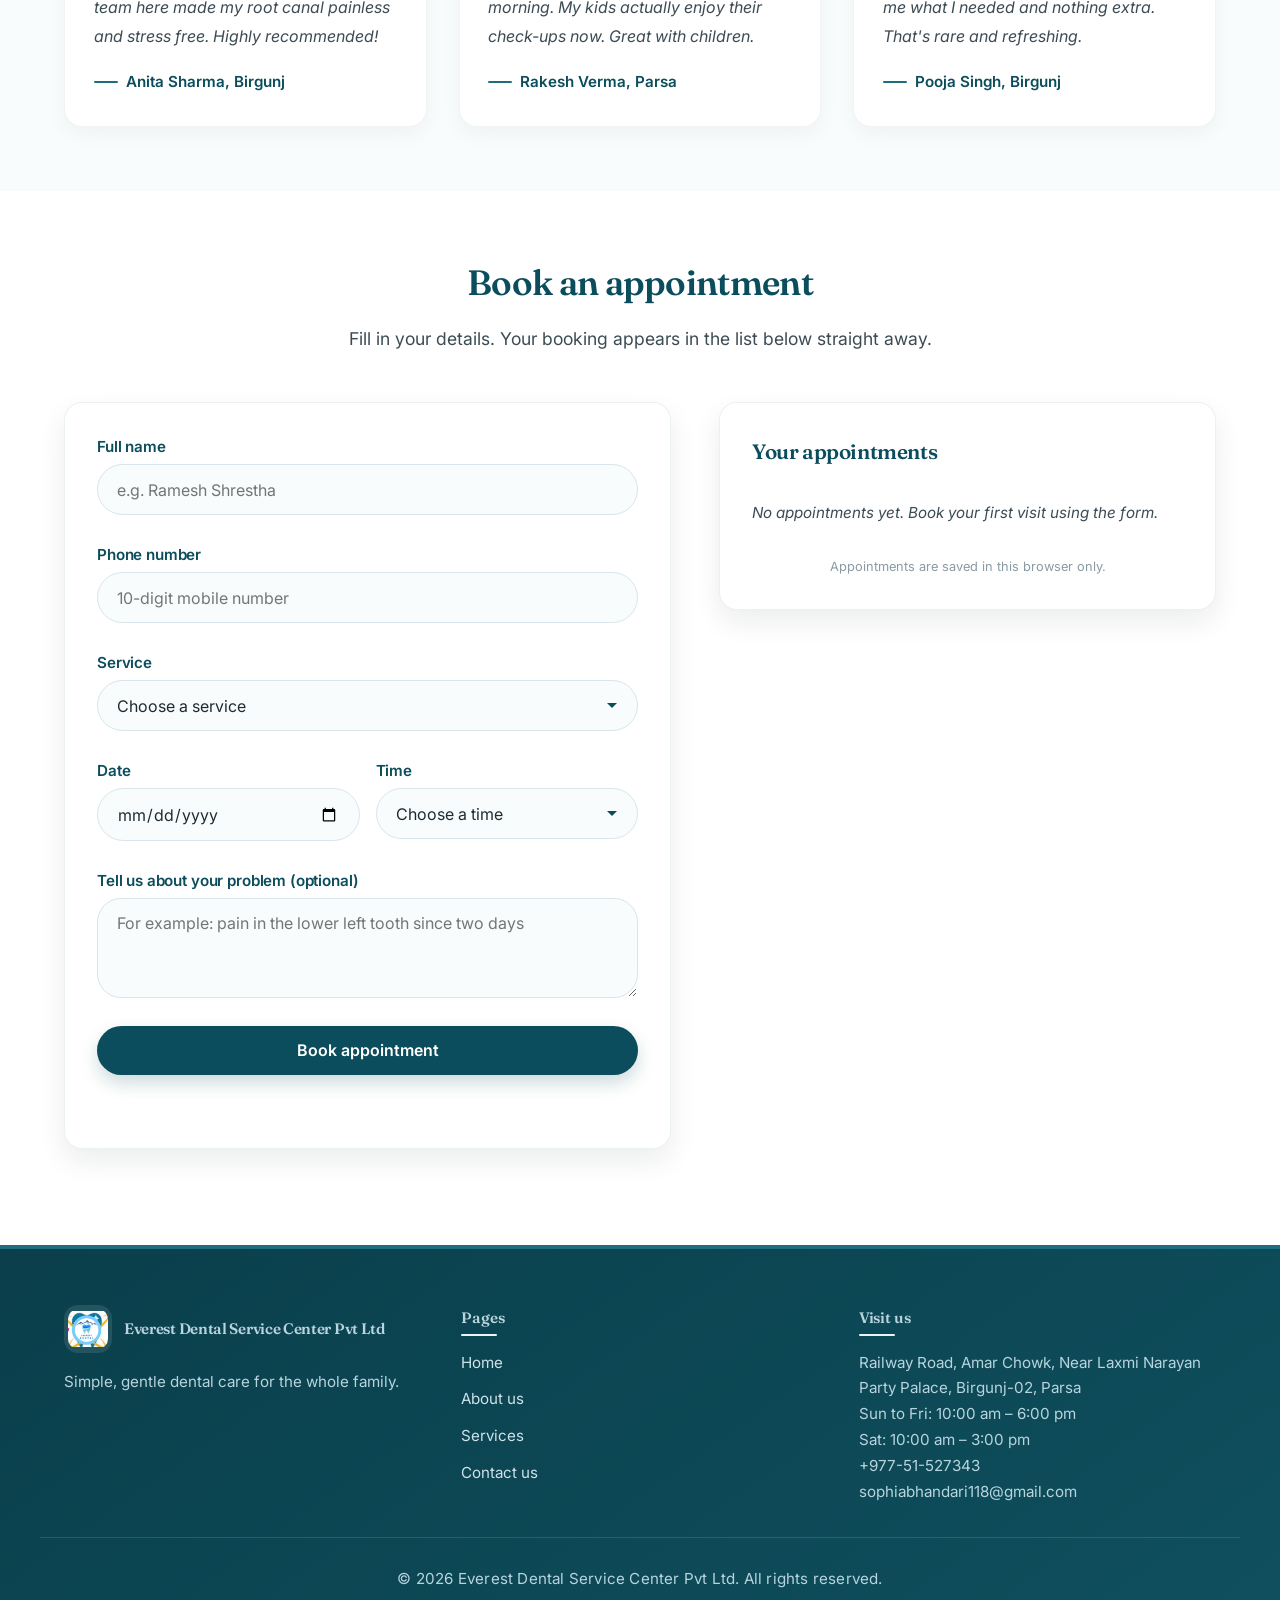
==== commit b1d15041: "fixed index.js and about.js file" ====
--- a/index.html
+++ b/index.html
@@ -4,179 +4,1065 @@
   <meta charset="UTF-8">
   <meta name="viewport" content="width=device-width, initial-scale=1">
   <title>Home | Everest Dental Service Center Pvt Ltd</title>
-  <meta name="description" content="Everest Dental - simple, caring dental health services.">
+  <meta name="description" content="Everest Dental - simple, caring dental health services in Birgunj. Book your appointment today.">
   <link rel="preconnect" href="https://fonts.googleapis.com">
   <link rel="preconnect" href="https://fonts.gstatic.com" crossorigin>
-  <link href="https://fonts.googleapis.com/css2?family=Bricolage+Grotesque:wght@600;700;800&family=Nunito+Sans:wght@400;600;700&display=swap" rel="stylesheet">
-  <link rel="stylesheet" href="css/style.css">
-
-  <!-- INLINE STYLES FOR HERO ANIMATIONS & GLASSY EFFECT -->
+  <!-- Beautiful, modern font pairing: Fraunces (display) + Inter (body) -->
+  <link href="https://fonts.googleapis.com/css2?family=Fraunces:opsz,wght@9..144,500;9..144,600;9..144,700&family=Inter:opsz,wght@14..32,400;14..32,500;14..32,600&display=swap" rel="stylesheet">
+  <!-- Font Awesome for icons -->
+  <link rel="stylesheet" href="https://cdnjs.cloudflare.com/ajax/libs/font-awesome/6.0.0-beta3/css/all.min.css">
   <style>
+    /* ===== GLOBAL RESET & DESIGN TOKENS ===== */
+    * {
+      margin: 0;
+      padding: 0;
+      box-sizing: border-box;
+    }
+
+    :root {
+      --primary: #0b4d5c;        /* deep teal */
+      --primary-light: #1d6e7e;
+      --accent: #e8f4f8;         /* soft sky */
+      --text-dark: #1e2b32;
+      --text-soft: #3c4b54;
+      --bg-white: #ffffff;
+      --bg-light: #f9fcfd;
+      --shadow-sm: 0 8px 20px rgba(0, 0, 0, 0.04);
+      --shadow-md: 0 12px 28px rgba(0, 30, 40, 0.08);
+      --shadow-lg: 0 24px 48px rgba(11, 77, 92, 0.12);
+      --radius-md: 18px;
+      --radius-sm: 12px;
+      --font-display: 'Fraunces', serif;
+      --font-body: 'Inter', sans-serif;
+    }
+
+    html {
+      scroll-behavior: smooth;
+    }
+
+    body {
+      font-family: var(--font-body);
+      background-color: var(--bg-white);
+      color: var(--text-dark);
+      line-height: 1.6;
+      font-size: 1rem;
+      overflow-x: hidden;
+    }
+
+    .container {
+      max-width: 1200px;
+      margin: 0 auto;
+      padding: 0 1.5rem;
+    }
+
+    h1, h2, h3, .brand-name, .footer-brand {
+      font-family: var(--font-display);
+      font-weight: 600;
+      letter-spacing: -0.02em;
+    }
+
+    a {
+      text-decoration: none;
+      color: inherit;
+      transition: all 0.2s ease;
+    }
+
+    ul {
+      list-style: none;
+    }
+
+    img {
+      max-width: 100%;
+      display: block;
+    }
+
+    /* ===== NAVBAR ===== */
+    .site-header {
+      background: var(--bg-white);
+      box-shadow: var(--shadow-sm);
+      position: sticky;
+      top: 0;
+      z-index: 100;
+      backdrop-filter: blur(8px);
+      background: rgba(255, 255, 255, 0.92);
+    }
+
+    .navbar {
+      display: flex;
+      align-items: center;
+      justify-content: space-between;
+      padding: 0.9rem 1.5rem;
+      max-width: 1280px;
+      margin: 0 auto;
+      gap: 1rem;
+    }
+
+    .brand {
+      display: flex;
+      align-items: center;
+      gap: 0.75rem;
+      font-family: var(--font-display);
+      font-weight: 700;
+      font-size: 1.3rem;
+      color: var(--primary);
+      letter-spacing: -0.02em;
+    }
+
+    .brand-icon {
+      width: 44px;
+      height: 44px;
+      border-radius: 12px;
+      object-fit: contain;
+      background: var(--accent);
+      padding: 4px;
+      box-shadow: 0 4px 12px rgba(11, 77, 92, 0.1);
+    }
+
+    .brand span {
+      background: linear-gradient(135deg, var(--primary) 0%, var(--primary-light) 100%);
+      -webkit-background-clip: text;
+      -webkit-text-fill-color: transparent;
+      background-clip: text;
+      line-height: 1.3;
+      max-width: 300px;
+    }
+
+    .nav-toggle {
+      display: none;
+      background: transparent;
+      border: 1px solid var(--primary);
+      color: var(--primary);
+      padding: 0.5rem 1rem;
+      border-radius: 40px;
+      font-weight: 600;
+      font-family: var(--font-body);
+      font-size: 0.9rem;
+      cursor: pointer;
+      transition: 0.2s;
+    }
+
+    .nav-toggle:hover {
+      background: var(--accent);
+    }
+
+    .nav-links {
+      display: flex;
+      align-items: center;
+      gap: 1.8rem;
+    }
+
+    .nav-links a {
+      font-weight: 500;
+      font-size: 0.95rem;
+      color: var(--text-soft);
+      padding: 0.4rem 0;
+      position: relative;
+    }
+
+    .nav-links a::after {
+      content: '';
+      position: absolute;
+      bottom: 0;
+      left: 0;
+      width: 0;
+      height: 2px;
+      background: var(--primary);
+      transition: width 0.25s ease;
+      border-radius: 2px;
+    }
+
+    .nav-links a:hover::after,
+    .nav-links a.active::after {
+      width: 100%;
+    }
+
+    .nav-links a:hover,
+    .nav-links a.active {
+      color: var(--primary);
+    }
+
+    .btn-small {
+      background: var(--primary);
+      color: white !important;
+      padding: 0.6rem 1.4rem !important;
+      border-radius: 40px;
+      font-weight: 600;
+      font-size: 0.9rem;
+      box-shadow: 0 6px 16px rgba(11, 77, 92, 0.25);
+      transition: all 0.25s ease;
+    }
+
+    .btn-small::after {
+      display: none;
+    }
+
+    .btn-small:hover {
+      background: var(--primary-light);
+      transform: translateY(-2px);
+      box-shadow: 0 10px 22px rgba(11, 77, 92, 0.3);
+    }
+
+    /* ===== BUTTONS ===== */
+    .btn {
+      display: inline-block;
+      background: var(--primary);
+      color: white;
+      padding: 0.9rem 2rem;
+      border-radius: 60px;
+      font-weight: 600;
+      font-family: var(--font-body);
+      font-size: 1rem;
+      cursor: pointer;
+      transition: all 0.25s;
+      box-shadow: 0 8px 18px rgba(11, 77, 92, 0.2);
+      border: none;
+      text-align: center;
+    }
+
+    .btn:hover {
+      background: var(--primary-light);
+      transform: translateY(-2px);
+      box-shadow: 0 12px 24px rgba(11, 77, 92, 0.3);
+    }
+
+    .btn-ghost {
+      background: transparent;
+      color: var(--primary);
+      border: 2px solid var(--primary);
+      box-shadow: none;
+    }
+
+    .btn-ghost:hover {
+      background: var(--primary);
+      color: white;
+    }
+
+    .btn-block {
+      width: 100%;
+      margin-top: 0.5rem;
+    }
+
+    /* ===== HERO SECTION ===== */
+    .hero {
+      position: relative;
+      padding: 4rem 0 5rem;
+      overflow: hidden;
+      background: linear-gradient(135deg, #f0f7fa 0%, #e3f0f5 100%);
+    }
+
+    /* Animated background patches */
+    .hero::before,
+    .hero::after {
+      content: '';
+      position: absolute;
+      border-radius: 50%;
+      filter: blur(80px);
+      opacity: 0.5;
+      z-index: 0;
+      animation: blobFloat 12s ease-in-out infinite;
+    }
+
+    .hero::before {
+      width: 500px;
+      height: 500px;
+      background: radial-gradient(circle, rgba(29, 110, 126, 0.3) 0%, rgba(29, 110, 126, 0) 70%);
+      top: -150px;
+      right: -100px;
+    }
+
+    .hero::after {
+      width: 400px;
+      height: 400px;
+      background: radial-gradient(circle, rgba(11, 77, 92, 0.2) 0%, rgba(11, 77, 92, 0) 70%);
+      bottom: -100px;
+      left: -100px;
+      animation-delay: -6s;
+    }
+
+    @keyframes blobFloat {
+      0%, 100% { transform: translate(0, 0) scale(1); }
+      33% { transform: translate(30px, -30px) scale(1.05); }
+      66% { transform: translate(-20px, 20px) scale(0.95); }
+    }
+
     .hero-grid {
+      position: relative;
+      z-index: 1;
+      display: grid;
+      grid-template-columns: 1fr 1fr;
+      align-items: center;
+      gap: 4rem;
+    }
+
+    .hero-text {
+      animation: fadeInUp 0.9s ease-out;
+    }
+
+    @keyframes fadeInUp {
+      from { opacity: 0; transform: translateY(30px); }
+      to { opacity: 1; transform: translateY(0); }
+    }
+
+    .hero-text h1 {
+      font-size: 3.2rem;
+      color: var(--primary);
+      line-height: 1.1;
+      margin-bottom: 1.2rem;
+      letter-spacing: -0.03em;
+    }
+
+    .hero-text .lead {
+      font-size: 1.2rem;
+      color: var(--text-soft);
+      margin-bottom: 2rem;
+      max-width: 540px;
+      line-height: 1.7;
+    }
+
+    .hero-actions {
+      display: flex;
+      gap: 1rem;
+      flex-wrap: wrap;
+    }
+
+    /* Hero Visual - Full Banner Clear + Supporting Images */
+    .hero-visual {
+      position: relative;
+      height: 520px;
+      animation: fadeInUp 0.9s ease-out 0.2s both;
+    }
+
+    /* The main banner - clear and full */
+    .hero-main-banner {
+      position: absolute;
+      top: 5%;
+      left: 0;
+      width: 75%;
+      height: 60%;
+      border-radius: var(--radius-md);
+      overflow: hidden;
+      box-shadow: var(--shadow-lg);
+      border: 5px solid white;
+      z-index: 3;
+      animation: floatIn 0.8s ease forwards;
+      opacity: 0;
+      animation-delay: 0.1s;
+      transition: transform 0.4s ease, box-shadow 0.4s ease;
+    }
+
+    .hero-main-banner:hover {
+      transform: scale(1.03) translateY(-5px);
+      box-shadow: 0 30px 60px rgba(11, 77, 92, 0.2);
+      z-index: 10;
+    }
+
+    .hero-main-banner img {
+      width: 100%;
+      height: 100%;
+      object-fit: cover;
+      display: block;
+    }
+
+    /* Supporting smaller images */
+    .hero-support-item {
+      position: absolute;
+      border-radius: var(--radius-sm);
+      overflow: hidden;
+      box-shadow: var(--shadow-md);
+      border: 3px solid white;
+      z-index: 2;
+      animation: floatIn 0.8s ease forwards;
+      opacity: 0;
+      transition: transform 0.4s cubic-bezier(0.175, 0.885, 0.32, 1.275), box-shadow 0.4s ease;
+    }
+
+    .hero-support-item:hover {
+      transform: scale(1.08) translateY(-6px);
+      box-shadow: var(--shadow-lg);
+      z-index: 10;
+    }
+
+    .hero-support-item img {
+      width: 100%;
+      height: 100%;
+      object-fit: cover;
+      display: block;
+    }
+
+    .hero-support-item.support-1 {
+      top: 0;
+      right: 0;
+      width: 40%;
+      height: 35%;
+      animation-delay: 0.3s;
+      z-index: 4;
+    }
+
+    .hero-support-item.support-2 {
+      bottom: 0;
+      left: 10%;
+      width: 45%;
+      height: 35%;
+      animation-delay: 0.45s;
+      z-index: 1;
+    }
+
+    .hero-support-item.support-3 {
+      bottom: 5%;
+      right: 5%;
+      width: 35%;
+      height: 30%;
+      animation-delay: 0.6s;
+      z-index: 2;
+    }
+
+    @keyframes floatIn {
+      0% { opacity: 0; transform: translateY(40px) scale(0.95); }
+      100% { opacity: 1; transform: translateY(0) scale(1); }
+    }
+
+    /* ===== SECTIONS ===== */
+    .section {
+      padding: 4rem 0;
+    }
+
+    .section-tint {
+      background: var(--bg-light);
+    }
+
+    .section h2 {
+      font-size: 2.2rem;
+      color: var(--primary);
+      margin-bottom: 0.8rem;
+      text-align: center;
+    }
+
+    .section-intro {
+      font-size: 1.1rem;
+      color: var(--text-soft);
+      max-width: 700px;
+      margin: 0 auto 3rem;
+      text-align: center;
+      line-height: 1.7;
+    }
+
+    /* ===== FEATURE CARDS ===== */
+    .feature-grid {
+      display: grid;
+      grid-template-columns: repeat(auto-fit, minmax(240px, 1fr));
+      gap: 2rem;
+    }
+
+    .feature {
+      background: var(--bg-white);
+      padding: 2.2rem 1.8rem;
+      border-radius: var(--radius-md);
+      box-shadow: var(--shadow-sm);
+      border-top: 4px solid var(--primary-light);
+      transition: transform 0.25s ease, box-shadow 0.25s ease;
+      text-align: center;
+    }
+
+    .feature:hover {
+      transform: translateY(-6px);
+      box-shadow: var(--shadow-md);
+    }
+
+    .feature-icon {
+      width: 56px;
+      height: 56px;
+      border-radius: 16px;
+      background: var(--accent);
+      color: var(--primary);
+      display: flex;
+      align-items: center;
+      justify-content: center;
+      font-size: 1.5rem;
+      margin: 0 auto 1.2rem;
+    }
+
+    .feature h3 {
+      font-family: var(--font-display);
+      font-size: 1.25rem;
+      color: var(--primary);
+      margin-bottom: 0.6rem;
+    }
+
+    .feature p {
+      color: var(--text-soft);
+      font-size: 0.95rem;
+      line-height: 1.7;
+    }
+
+    /* ===== TESTIMONIALS ===== */
+    .testimonial-grid {
+      display: grid;
+      grid-template-columns: repeat(auto-fit, minmax(280px, 1fr));
+      gap: 2rem;
+    }
+
+    .testimonial {
+      background: var(--bg-white);
+      border-radius: var(--radius-md);
+      padding: 2rem 1.8rem;
+      box-shadow: var(--shadow-sm);
+      border: 1px solid rgba(11, 77, 92, 0.06);
+      transition: transform 0.3s ease, box-shadow 0.3s ease;
+      position: relative;
+      overflow: hidden;
+    }
+
+    .testimonial::before {
+      content: '\201C';
+      position: absolute;
+      top: -10px;
+      left: 20px;
+      font-size: 6rem;
+      font-family: var(--font-display);
+      color: var(--accent);
+      opacity: 0.6;
+      line-height: 1;
+      z-index: 0;
+    }
+
+    .testimonial:hover {
+      transform: translateY(-6px);
+      box-shadow: var(--shadow-lg);
+    }
+
+    .testimonial blockquote {
+      position: relative;
+      z-index: 1;
+      font-size: 1rem;
+      color: var(--text-soft);
+      line-height: 1.8;
+      margin-bottom: 1.2rem;
+      font-style: italic;
+    }
+
+    .testimonial figcaption {
+      position: relative;
+      z-index: 1;
+      font-weight: 600;
+      color: var(--primary);
+      font-size: 0.95rem;
+      display: flex;
+      align-items: center;
+      gap: 0.5rem;
+    }
+
+    .testimonial figcaption::before {
+      content: '';
+      width: 24px;
+      height: 2px;
+      background: var(--primary-light);
+      border-radius: 2px;
+    }
+
+    /* ===== APPOINTMENT SECTION ===== */
+    .appointment-layout {
       display: grid;
       grid-template-columns: 1.1fr 0.9fr;
+      gap: 3rem;
+      align-items: start;
+    }
+
+    .card {
+      background: var(--bg-white);
+      border-radius: var(--radius-md);
+      padding: 2rem 2rem 1.8rem;
+      box-shadow: var(--shadow-md);
+      border: 1px solid rgba(11, 77, 92, 0.08);
+    }
+
+    .form {
+      display: flex;
+      flex-direction: column;
+      gap: 1.25rem;
+    }
+
+    .field {
+      display: flex;
+      flex-direction: column;
+      gap: 0.3rem;
+    }
+
+    .field-row {
+      display: grid;
+      grid-template-columns: 1fr 1fr;
+      gap: 1rem;
+    }
+
+    .field label {
+      font-weight: 600;
+      font-size: 0.95rem;
+      color: var(--primary);
+      letter-spacing: -0.01em;
+    }
+
+    .field input,
+    .field select,
+    .field textarea {
+      font-family: var(--font-body);
+      padding: 0.9rem 1.2rem;
+      border: 1.5px solid #d9e5ea;
+      border-radius: 60px;
+      font-size: 1rem;
+      background: var(--bg-light);
+      transition: all 0.2s;
+      outline: none;
+      resize: vertical;
+      color: var(--text-dark);
+    }
+
+    .field select {
+      cursor: pointer;
+      appearance: none;
+      background-image: url("data:image/svg+xml,%3Csvg xmlns='http://www.w3.org/2000/svg' width='12' height='12' viewBox='0 0 12 12'%3E%3Cpath fill='%230b4d5c' d='M6 8L1 3h10z'/%3E%3C/svg%3E");
+      background-repeat: no-repeat;
+      background-position: right 1.2rem center;
+      padding-right: 2.5rem;
+    }
+
+    .field textarea {
+      border-radius: 24px;
+      min-height: 100px;
+    }
+
+    .field input:focus,
+    .field select:focus,
+    .field textarea:focus {
+      border-color: var(--primary-light);
+      background: #ffffff;
+      box-shadow: 0 0 0 4px rgba(11, 77, 92, 0.08);
+    }
+
+    .field .error {
+      font-size: 0.8rem;
+      color: #c0392b;
+      margin-top: 0.2rem;
+      padding-left: 0.8rem;
+    }
+
+    .form-status {
+      font-size: 0.95rem;
+      min-height: 1.5rem;
+      color: var(--primary);
+      text-align: center;
+    }
+
+    /* Appointments list */
+    .appointments {
+      background: var(--bg-white);
+      border-radius: var(--radius-md);
+      padding: 2rem;
+      box-shadow: var(--shadow-md);
+      border: 1px solid rgba(11, 77, 92, 0.08);
+    }
+
+    .appointments-head {
+      display: flex;
+      justify-content: space-between;
       align-items: center;
-      gap: 3rem;
-    }
-    
-    .hero-text {
-      animation: fadeIn 1s ease-out;
-    }
-
-    @keyframes fadeIn {
-      from { opacity: 0; transform: translateY(20px); }
-      to { opacity: 1; transform: translateY(0); }
-    }
-
-    /* Glassy Visual Container */
-    .hero-visual {
+      margin-bottom: 1rem;
+    }
+
+    .appointments-head h3 {
+      font-family: var(--font-display);
+      font-size: 1.3rem;
+      color: var(--primary);
+    }
+
+    .link-btn {
+      background: none;
+      border: none;
+      color: var(--primary-light);
+      font-weight: 600;
+      cursor: pointer;
+      font-size: 0.9rem;
+      text-decoration: underline;
+      font-family: var(--font-body);
+    }
+
+    .empty {
+      color: var(--text-soft);
+      font-size: 0.95rem;
+      font-style: italic;
+      padding: 1rem 0;
+    }
+
+    .appointment-list {
+      display: flex;
+      flex-direction: column;
+      gap: 0.8rem;
+    }
+
+    .appointment-item {
+      background: var(--bg-light);
+      border-left: 4px solid var(--primary-light);
+      padding: 1rem 1.2rem;
+      border-radius: 0 var(--radius-sm) var(--radius-sm) 0;
+      display: flex;
+      justify-content: space-between;
+      align-items: center;
+      gap: 1rem;
+      animation: slideIn 0.4s ease;
+    }
+
+    @keyframes slideIn {
+      from { opacity: 0; transform: translateX(-10px); }
+      to { opacity: 1; transform: translateX(0); }
+    }
+
+    .appointment-item strong {
+      color: var(--primary);
+      font-size: 0.95rem;
+    }
+
+    .appointment-item small {
+      color: var(--text-soft);
+      font-size: 0.85rem;
+      display: block;
+    }
+
+    .appointment-item .remove-btn {
+      background: none;
+      border: none;
+      color: #c0392b;
+      cursor: pointer;
+      font-size: 1rem;
+      opacity: 0.6;
+      transition: opacity 0.2s;
+    }
+
+    .appointment-item .remove-btn:hover {
+      opacity: 1;
+    }
+
+    .note {
+      font-size: 0.8rem;
+      color: #8a9ba3;
+      margin-top: 1rem;
+      text-align: center;
+    }
+
+    /* ===== FOOTER ===== */
+    .site-footer {
+      background: linear-gradient(145deg, #0a3f4b 0%, #0f4f5e 100%);
+      color: #d9eef5;
+      padding: 3.5rem 0 1.5rem;
+      margin-top: 2rem;
+      border-top: 4px solid var(--primary-light);
+    }
+
+    .footer-grid {
+      display: grid;
+      grid-template-columns: repeat(auto-fit, minmax(220px, 1fr));
+      gap: 2.5rem;
+      padding-bottom: 2rem;
+      border-bottom: 1px solid rgba(255, 255, 255, 0.12);
+    }
+
+    .footer-brand-wrap {
+      display: flex;
+      align-items: center;
+      gap: 12px;
+      margin-bottom: 1rem;
+    }
+
+    .footer-brand-wrap img {
+      width: 48px;
+      height: 48px;
+      border-radius: 14px;
+      object-fit: contain;
+      background: rgba(255, 255, 255, 0.1);
+      padding: 4px;
+    }
+
+    .footer-brand {
+      font-family: var(--font-display);
+      font-size: 1.3rem;
+      font-weight: 600;
+      color: white;
+      line-height: 1.3;
+    }
+
+    .site-footer p {
+      color: #b8d4dd;
+      font-size: 0.95rem;
+      line-height: 1.7;
+    }
+
+    .footer-title {
+      font-family: var(--font-display);
+      font-weight: 600;
+      color: white;
+      font-size: 1.15rem;
+      margin-bottom: 1.2rem;
+      letter-spacing: -0.01em;
       position: relative;
-      display: flex;
-      justify-content: center;
-      align-items: center;
-      gap: 1.5rem; /* Space between doctor and banner */
-      animation: float 6s ease-in-out infinite;
-      perspective: 1000px;
-    }
-
-    @keyframes float {
-      0%, 100% { transform: translateY(0); }
-      50% { transform: translateY(-15px); }
-    }
-
-    /* Clear Banner with Glassy Effect */
-    .hero-banner-img {
-      width: 100%;
-      max-width: 480px;
-      border-radius: 20px;
-      box-shadow: 
-        0 20px 40px rgba(15, 82, 87, 0.15),
-        0 0 0 1px rgba(255, 255, 255, 0.5) inset;
-      object-fit: cover;
-      display: block;
-      position: relative;
-      z-index: 1;
-      backdrop-filter: blur(10px);
-      background: rgba(255, 255, 255, 0.1);
-      border: 1px solid rgba(255, 255, 255, 0.4);
-    }
-
-    /* Doctor Photo - Side by Side with Glassy Float */
-    .hero-doctor-img {
-      width: 160px;
-      height: 200px;
-      object-fit: cover;
-      border-radius: 16px;
-      border: 4px solid rgba(255, 255, 255, 0.8);
-      box-shadow: 0 15px 30px rgba(15, 82, 87, 0.2);
-      transition: transform 0.3s ease;
-      animation: floatDoctor 5s ease-in-out infinite;
-      /* Slight offset for depth */
-      margin-top: -2rem; 
-    }
-
-    @keyframes floatDoctor {
-      0%, 100% { transform: translateY(0) rotate(-2deg); }
-      50% { transform: translateY(-10px) rotate(2deg); }
-    }
-
-    /* Shimmering Glass Reflection Overlay for Banner */
-    .hero-visual::after {
+      display: inline-block;
+    }
+
+    .footer-title::after {
       content: '';
       position: absolute;
-      top: 0;
+      bottom: -6px;
       left: 0;
-      width: 100%;
-      height: 100%;
-      border-radius: 20px;
-      background: linear-gradient(
-        135deg,
-        rgba(255, 255, 255, 0) 0%,
-        rgba(255, 255, 255, 0.4) 50%,
-        rgba(255, 255, 255, 0) 100%
-      );
-      animation: shimmer 4s infinite;
-      pointer-events: none;
-      z-index: 2;
-    }
-
-    @keyframes shimmer {
-      0% { transform: translateX(-100%) translateY(-100%) rotate(45deg); }
-      100% { transform: translateX(100%) translateY(100%) rotate(45deg); }
-    }
-
-    /* Responsive adjustments */
+      width: 36px;
+      height: 2px;
+      background: var(--accent);
+      border-radius: 2px;
+    }
+
+    .site-footer ul {
+      display: flex;
+      flex-direction: column;
+      gap: 0.7rem;
+    }
+
+    .site-footer li a {
+      color: #cfe2e9;
+      font-size: 0.95rem;
+      transition: all 0.2s;
+      display: inline-block;
+    }
+
+    .site-footer li a:hover {
+      color: white;
+      transform: translateX(6px);
+    }
+
+    .footer-bottom {
+      text-align: center;
+      padding-top: 1.8rem;
+      font-size: 0.9rem;
+      color: #9bb8c4;
+      letter-spacing: 0.2px;
+    }
+
+    /* ===== RESPONSIVE ===== */
+    @media (max-width: 1024px) {
+      .hero-grid {
+        gap: 3rem;
+      }
+      .hero-text h1 {
+        font-size: 2.6rem;
+      }
+      .hero-visual {
+        height: 450px;
+      }
+      .appointment-layout {
+        gap: 2rem;
+      }
+    }
+
     @media (max-width: 900px) {
-      .hero-grid { grid-template-columns: 1fr; text-align: center; }
-      .hero-actions { justify-content: center; }
-      .hero-visual { margin-top: 2rem; flex-direction: column; }
-      .hero-doctor-img { width: 120px; height: 150px; margin-top: 0; }
+      .hero-grid {
+        grid-template-columns: 1fr;
+        text-align: center;
+      }
+
+      .hero-text .lead {
+        margin-left: auto;
+        margin-right: auto;
+      }
+
+      .hero-actions {
+        justify-content: center;
+      }
+
+      .hero-visual {
+        max-width: 500px;
+        margin: 0 auto;
+        height: 400px;
+      }
+
+      .appointment-layout {
+        grid-template-columns: 1fr;
+      }
+
+      .section h2 {
+        font-size: 1.9rem;
+      }
+    }
+
+    @media (max-width: 768px) {
+      .navbar {
+        flex-wrap: wrap;
+        padding: 0.8rem 1.2rem;
+      }
+
+      .nav-toggle {
+        display: block;
+      }
+
+      .nav-links {
+        display: none;
+        width: 100%;
+        flex-direction: column;
+        align-items: flex-start;
+        gap: 0.8rem;
+        padding-top: 1rem;
+        border-top: 1px solid #e2edf2;
+        margin-top: 0.5rem;
+      }
+
+      .nav-links.show {
+        display: flex;
+      }
+
+      .nav-links a {
+        font-size: 1rem;
+        width: 100%;
+      }
+
+      .btn-small {
+        text-align: center;
+        width: 100%;
+      }
+
+      .footer-grid {
+        grid-template-columns: 1fr;
+        gap: 2rem;
+      }
+
+      .hero-visual {
+        height: 350px;
+      }
+
+      .field-row {
+        grid-template-columns: 1fr;
+      }
+
+      .feature-grid {
+        grid-template-columns: 1fr 1fr;
+      }
+
+      .testimonial-grid {
+        grid-template-columns: 1fr;
+      }
+    }
+
+    @media (max-width: 480px) {
+      .brand span {
+        font-size: 0.9rem;
+        max-width: 180px;
+      }
+
+      .brand-icon {
+        width: 36px;
+        height: 36px;
+      }
+
+      .hero-text h1 {
+        font-size: 2rem;
+      }
+
+      .hero-text .lead {
+        font-size: 1rem;
+      }
+
+      .hero-visual {
+        height: 300px;
+      }
+
+      .feature-grid {
+        grid-template-columns: 1fr;
+      }
+
+      .section {
+        padding: 3rem 0;
+      }
+
+      .section h2 {
+        font-size: 1.7rem;
+      }
+
+      .card,
+      .appointments {
+        padding: 1.5rem;
+      }
     }
   </style>
 </head>
 <body>
   <header class="site-header">
-    <nav class="navbar container" aria-label="Main">
+    <nav class="navbar" aria-label="Main">
       <a href="index.html" class="brand" aria-label="Everest Dental home">
-        <!-- UPDATED LOGO -->
-        <img src="./IMG-20261011-WA0049.jpg" alt="Everest Dental Logo" class="brand-icon" style="width: 40px; height: 40px; object-fit: contain;">
+        <img src="./IMG-20261011-WA0049.jpg" alt="Everest Dental Logo" class="brand-icon">
         <span>Everest Dental Service Center Pvt Ltd</span>
       </a>
-      <button class="nav-toggle" id="navToggle" aria-expanded="false" aria-controls="navLinks">Menu</button>
+      <button class="nav-toggle" id="navToggle" aria-expanded="false" aria-controls="navLinks">
+        <i class="fas fa-bars" style="margin-right: 0.4rem;"></i> Menu
+      </button>
       <ul class="nav-links" id="navLinks">
         <li><a href="index.html" class="active" aria-current="page">Home</a></li>
         <li><a href="about.html">About us</a></li>
         <li><a href="services.html">Services</a></li>
         <li><a href="contact.html">Contact us</a></li>
-        <li><a href="index.html#appointment" class="btn btn-small">Book appointment</a></li>
+        <li><a href="#appointment" class="btn btn-small">Book appointment</a></li>
       </ul>
     </nav>
   </header>
+
   <main>
 
-    <!-- Hero -->
+    <!-- ===== HERO ===== -->
     <section class="hero">
       <div class="container hero-grid">
         <div class="hero-text">
           <h1>Healthy teeth,<br>happy smiles.</h1>
-          <p class="lead">Everest Dental brings friendly, affordable dental care 
-            Book a check-up in under a minute.</p>
+          <p class="lead">Everest Dental brings friendly, affordable dental care to Birgunj. From routine check-ups to advanced treatments — all under one roof, with a gentle touch.</p>
           <div class="hero-actions">
             <a href="#appointment" class="btn">Book appointment</a>
             <a href="services.html" class="btn btn-ghost">See our services</a>
           </div>
         </div>
-        
-        <!-- CLEAN GLASSY VISUAL SECTION WITH DOCTOR -->
+
+        <!-- Full Clear Banner + Supporting Images -->
         <div class="hero-visual">
-          <!-- Doctor Photo (Side-by-side) -->
-          <!-- <img src="./IMG-20261011-WA0050.jpg" alt="Dr. Manoj Kr. Upadhyay" class="hero-doctor-img"> -->
-          
-          <!-- Banner Image (Completely clear) -->
-          <img src="./IMG-20261011-WA0051.jpg" alt="Everest Dental Banner" class="hero-banner-img">
+          <!-- Main Banner - Clear and Full -->
+          <div class="hero-main-banner">
+            <img src="./IMG-20261011-WA0051.jpg" alt="Everest Dental Clinic Banner">
+          </div>
+          <!-- Supporting Images -->
+          <div class="hero-support-item support-1">
+            <img src="https://images.unsplash.com/photo-1588776814546-1ffcf47267a5?q=80&w=2070&auto=format&fit=crop" alt="Dentist examining patient">
+          </div>
+          <div class="hero-support-item support-2">
+            <img src="https://images.unsplash.com/photo-1606811841689-23dfddce3e95?q=80&w=2070&auto=format&fit=crop" alt="Dental cleaning">
+          </div>
+          <div class="hero-support-item support-3">
+            <img src="https://images.unsplash.com/photo-1629909613654-28e377c37b09?q=80&w=2070&auto=format&fit=crop" alt="Root canal treatment">
+          </div>
         </div>
       </div>
     </section>
 
-    <!-- Features -->
+    <!-- ===== FEATURES ===== -->
     <section class="section" id="features">
       <div class="container">
         <h2>Why families choose Everest Dental</h2>
-        <p class="section-intro">Dental care should feel calm and clear. Here is what you can expect when you visit.</p>
+        <p class="section-intro">Dental care should feel calm and clear. Here is what you can expect when you visit us.</p>
         <div class="feature-grid">
           <article class="feature">
+            <div class="feature-icon"><i class="fas fa-hand-holding-heart"></i></div>
             <h3>Gentle dentists</h3>
             <p>Patient, soft-spoken doctors who explain every step before they start.</p>
           </article>
           <article class="feature">
+            <div class="feature-icon"><i class="fas fa-tag"></i></div>
             <h3>Clear pricing</h3>
             <p>You know the cost before treatment begins. No surprise charges.</p>
           </article>
           <article class="feature">
+            <div class="feature-icon"><i class="fas fa-shield-alt"></i></div>
             <h3>Clean and safe</h3>
             <p>Sterilised tools and a spotless clinic, checked every single day.</p>
           </article>
           <article class="feature">
+            <div class="feature-icon"><i class="fas fa-calendar-check"></i></div>
             <h3>Quick booking</h3>
             <p>Pick a date and time online. We confirm by phone the same day.</p>
           </article>
@@ -184,28 +1070,29 @@
       </div>
     </section>
 
-    <!-- Testimonials -->
+    <!-- ===== TESTIMONIALS ===== -->
     <section class="section section-tint" id="testimonials">
       <div class="container">
         <h2>What our patients say</h2>
+        <p class="section-intro">Real stories from families across Birgunj and Parsa.</p>
         <div class="testimonial-grid">
           <figure class="testimonial">
-            <blockquote>I was scared of dentists for years. The team here made my root canal painless and stress free.</blockquote>
+            <blockquote>I was scared of dentists for years. The team here made my root canal painless and stress free. Highly recommended!</blockquote>
             <figcaption>Anita Sharma, Birgunj</figcaption>
           </figure>
           <figure class="testimonial">
-            <blockquote>Booked online at night, got a call next morning. My kids actually enjoy their check-ups now.</blockquote>
+            <blockquote>Booked online at night, got a call next morning. My kids actually enjoy their check-ups now. Great with children.</blockquote>
             <figcaption>Rakesh Verma, Parsa</figcaption>
           </figure>
           <figure class="testimonial">
-            <blockquote>Honest advice and fair prices. They told me what I needed and nothing extra.</blockquote>
+            <blockquote>Honest advice and fair prices. They told me what I needed and nothing extra. That's rare and refreshing.</blockquote>
             <figcaption>Pooja Singh, Birgunj</figcaption>
           </figure>
         </div>
       </div>
     </section>
 
-    <!-- Appointment form + list -->
+    <!-- ===== APPOINTMENT ===== -->
     <section class="section" id="appointment">
       <div class="container">
         <h2>Book an appointment</h2>
@@ -215,7 +1102,7 @@
           <form id="appointmentForm" class="card form" novalidate>
             <div class="field">
               <label for="name">Full name</label>
-              <input type="text" id="name" name="name" autocomplete="name" required>
+              <input type="text" id="name" name="name" autocomplete="name" required placeholder="e.g. Ramesh Shrestha">
               <small class="error" data-for="name"></small>
             </div>
             <div class="field">
@@ -275,12 +1162,12 @@
     </section>
 
   </main>
+
   <footer class="site-footer">
     <div class="container footer-grid">
       <div>
-        <div class="footer-brand-wrap" style="display: flex; align-items: center; gap: 10px; margin-bottom: 10px;">
-          <!-- UPDATED LOGO -->
-          <img src="./IMG-20261011-WA0049.jpg" alt="Everest Dental Logo" style="width: 40px; height: 40px; object-fit: contain;">
+        <div class="footer-brand-wrap">
+          <img src="./IMG-20261011-WA0049.jpg" alt="Everest Dental Logo">
           <p class="footer-brand" style="margin: 0;">Everest Dental Service Center Pvt Ltd</p>
         </div>
         <p>Simple, gentle dental care for the whole family.</p>
@@ -296,17 +1183,31 @@
       </div>
       <div>
         <p class="footer-title">Visit us</p>
-        <!-- UPDATED ADDRESS & CONTACT -->
         <p>Railway Road, Amar Chowk, Near Laxmi Narayan Party Palace, Birgunj-02, Parsa</p>
-        <p>Sun to Fri: 10:00 am to 6:00 pm</p>
-        <p>Sat: 10:00 am to 3:00 pm</p>
+        <p>Sun to Fri: 10:00 am – 6:00 pm</p>
+        <p>Sat: 10:00 am – 3:00 pm</p>
         <p>+977-51-527343</p>
         <p>sophiabhandari118@gmail.com</p>
       </div>
     </div>
     <p class="footer-bottom container">&copy; <span id="year">2026</span> Everest Dental Service Center Pvt Ltd. All rights reserved.</p>
   </footer>
+
   <script src="js/main.js"></script>
   <script src="js/appointments.js"></script>
+  <script>
+    // Simple mobile nav toggle
+    document.addEventListener('DOMContentLoaded', function() {
+      const toggle = document.getElementById('navToggle');
+      const navLinks = document.getElementById('navLinks');
+      if (toggle && navLinks) {
+        toggle.addEventListener('click', function() {
+          const expanded = this.getAttribute('aria-expanded') === 'true' ? false : true;
+          this.setAttribute('aria-expanded', expanded);
+          navLinks.classList.toggle('show');
+        });
+      }
+    });
+  </script>
 </body>
 </html>
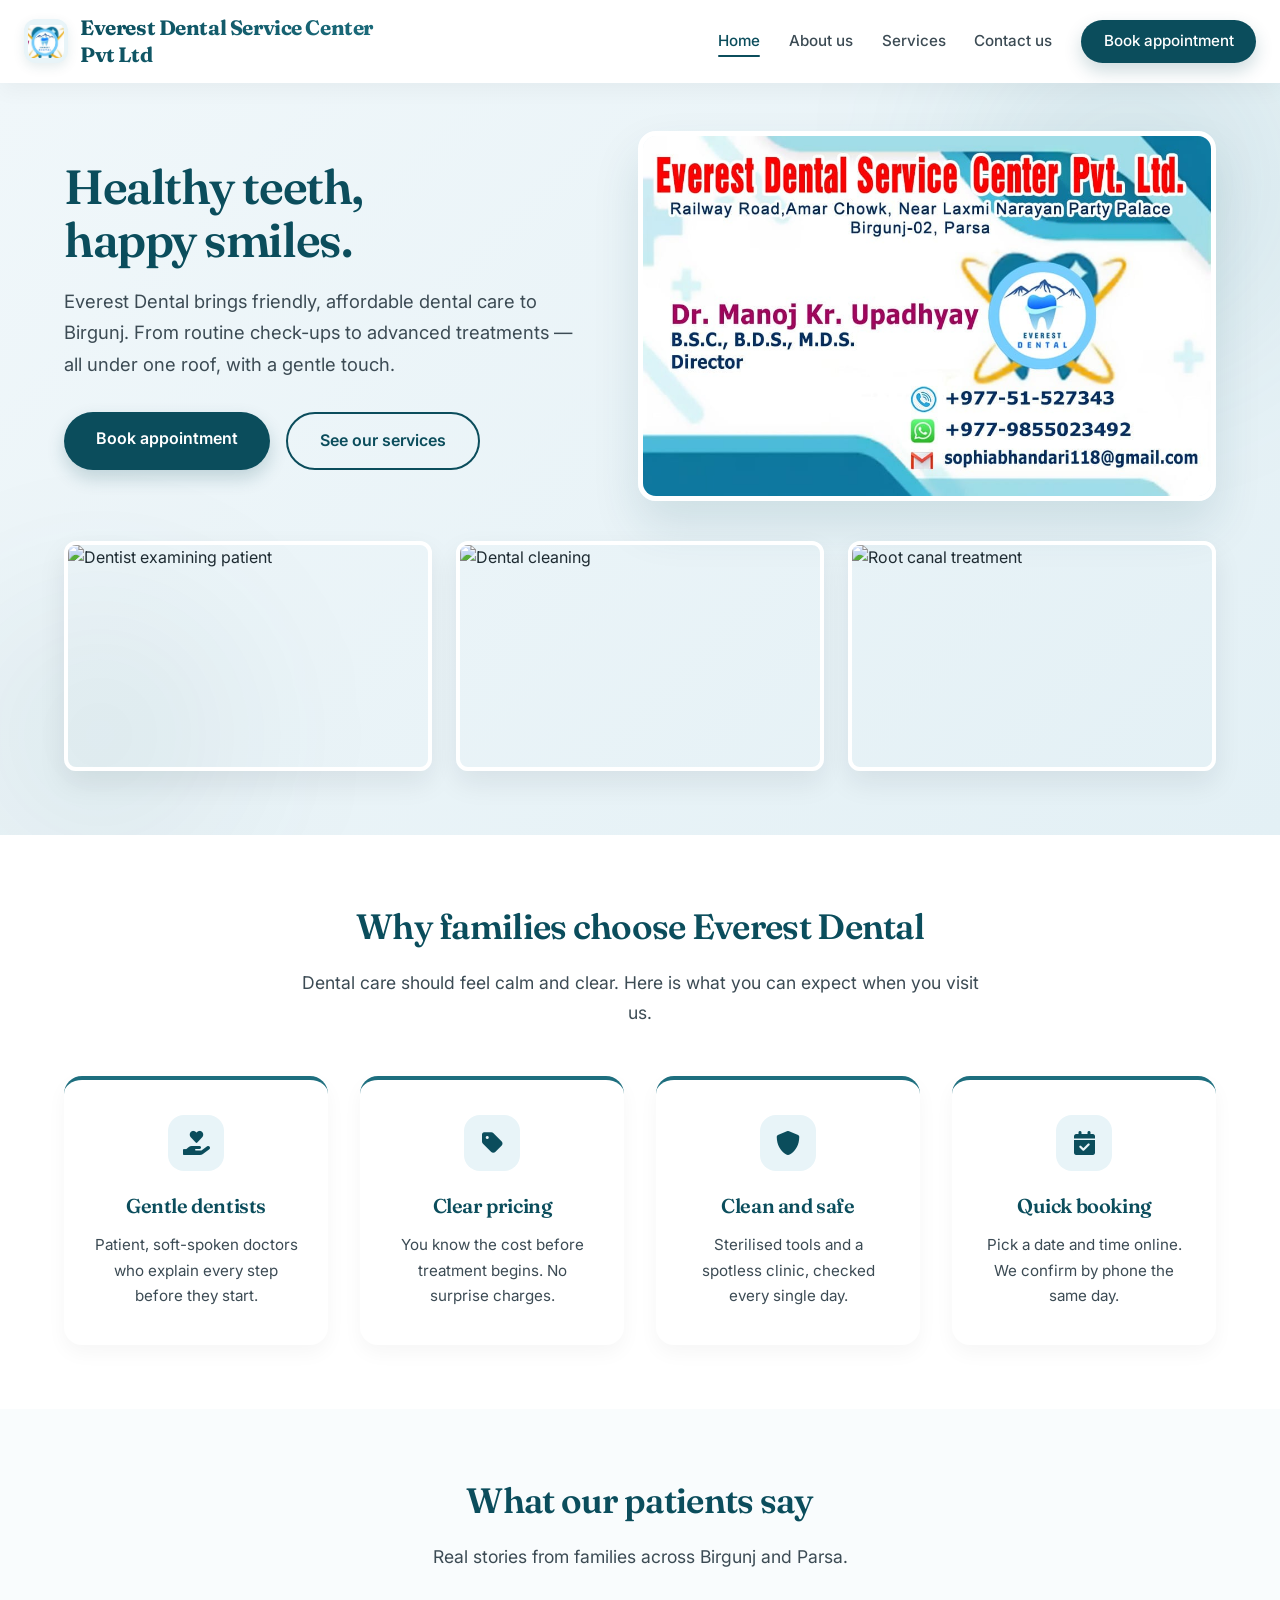
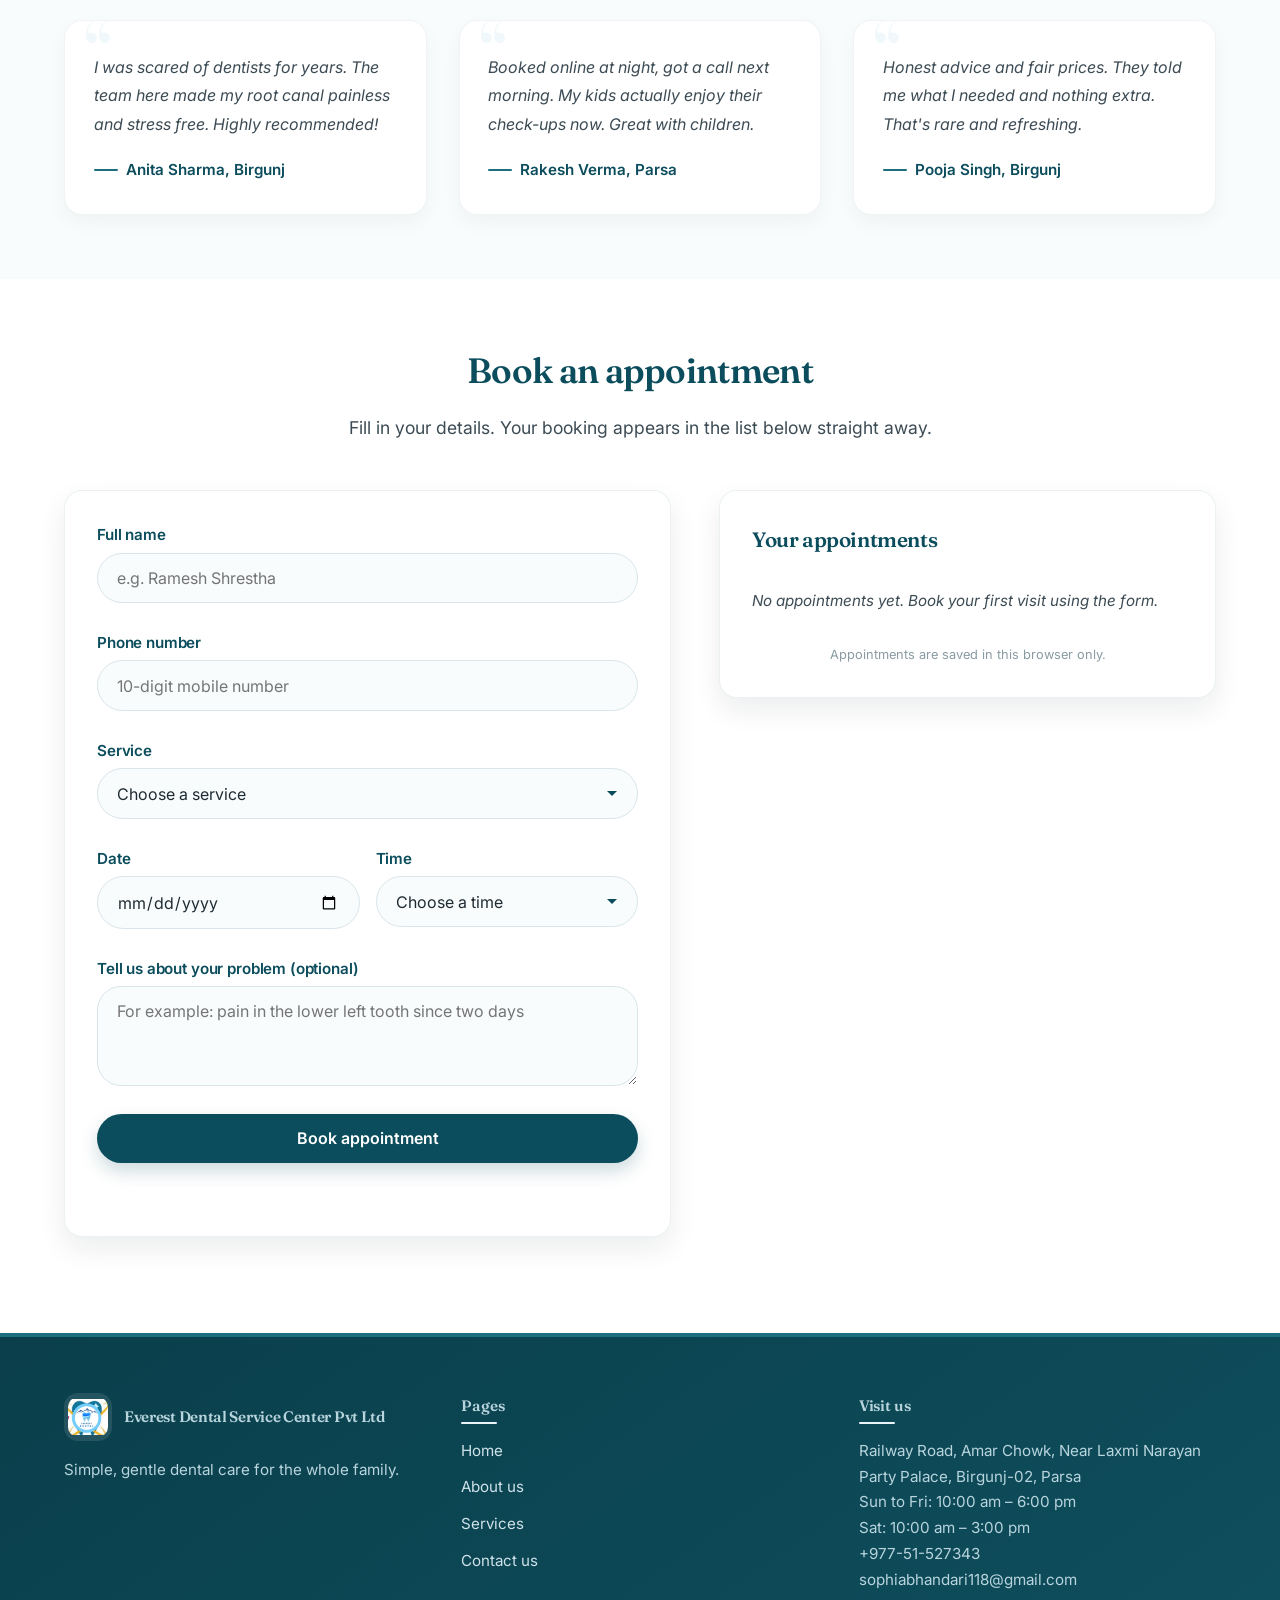
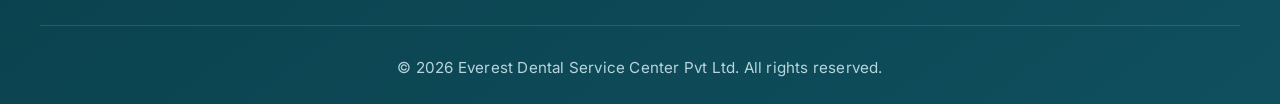
==== commit ae0d1cb9: "fixed index.js fixed" ====
--- a/index.html
+++ b/index.html
@@ -7,9 +7,7 @@
   <meta name="description" content="Everest Dental - simple, caring dental health services in Birgunj. Book your appointment today.">
   <link rel="preconnect" href="https://fonts.googleapis.com">
   <link rel="preconnect" href="https://fonts.gstatic.com" crossorigin>
-  <!-- Beautiful, modern font pairing: Fraunces (display) + Inter (body) -->
   <link href="https://fonts.googleapis.com/css2?family=Fraunces:opsz,wght@9..144,500;9..144,600;9..144,700&family=Inter:opsz,wght@14..32,400;14..32,500;14..32,600&display=swap" rel="stylesheet">
-  <!-- Font Awesome for icons -->
   <link rel="stylesheet" href="https://cdnjs.cloudflare.com/ajax/libs/font-awesome/6.0.0-beta3/css/all.min.css">
   <style>
     /* ===== GLOBAL RESET & DESIGN TOKENS ===== */
@@ -20,9 +18,9 @@
     }
 
     :root {
-      --primary: #0b4d5c;        /* deep teal */
+      --primary: #0b4d5c;
       --primary-light: #1d6e7e;
-      --accent: #e8f4f8;         /* soft sky */
+      --accent: #e8f4f8;
       --text-dark: #1e2b32;
       --text-soft: #3c4b54;
       --bg-white: #ffffff;
@@ -242,10 +240,10 @@
       margin-top: 0.5rem;
     }
 
-    /* ===== HERO SECTION ===== */
+    /* ===== UNIFIED HERO SECTION ===== */
     .hero {
       position: relative;
-      padding: 4rem 0 5rem;
+      padding: 3rem 0 4rem;
       overflow: hidden;
       background: linear-gradient(135deg, #f0f7fa 0%, #e3f0f5 100%);
     }
@@ -285,13 +283,15 @@
       66% { transform: translate(-20px, 20px) scale(0.95); }
     }
 
-    .hero-grid {
+    /* Hero Top: Text + Banner side by side on laptop */
+    .hero-top {
       position: relative;
       z-index: 1;
       display: grid;
-      grid-template-columns: 1fr 1fr;
+      grid-template-columns: 1fr 1.1fr;
       align-items: center;
-      gap: 4rem;
+      gap: 3rem;
+      margin-bottom: 2.5rem;
     }
 
     .hero-text {
@@ -304,7 +304,7 @@
     }
 
     .hero-text h1 {
-      font-size: 3.2rem;
+      font-size: 3rem;
       color: var(--primary);
       line-height: 1.1;
       margin-bottom: 1.2rem;
@@ -312,10 +312,10 @@
     }
 
     .hero-text .lead {
-      font-size: 1.2rem;
+      font-size: 1.15rem;
       color: var(--text-soft);
       margin-bottom: 2rem;
-      max-width: 540px;
+      max-width: 520px;
       line-height: 1.7;
     }
 
@@ -325,100 +325,63 @@
       flex-wrap: wrap;
     }
 
-    /* Hero Visual - Full Banner Clear + Supporting Images */
-    .hero-visual {
-      position: relative;
-      height: 520px;
-      animation: fadeInUp 0.9s ease-out 0.2s both;
-    }
-
-    /* The main banner - clear and full */
-    .hero-main-banner {
-      position: absolute;
-      top: 5%;
-      left: 0;
-      width: 75%;
-      height: 60%;
+    /* Main Banner - clear and full, sits to the right of text */
+    .hero-banner {
       border-radius: var(--radius-md);
       overflow: hidden;
       box-shadow: var(--shadow-lg);
       border: 5px solid white;
-      z-index: 3;
-      animation: floatIn 0.8s ease forwards;
-      opacity: 0;
-      animation-delay: 0.1s;
+      animation: fadeInUp 1s ease-out 0.2s both;
       transition: transform 0.4s ease, box-shadow 0.4s ease;
     }
 
-    .hero-main-banner:hover {
-      transform: scale(1.03) translateY(-5px);
+    .hero-banner:hover {
+      transform: translateY(-5px);
       box-shadow: 0 30px 60px rgba(11, 77, 92, 0.2);
+    }
+
+    .hero-banner img {
+      width: 100%;
+      height: auto;
+      display: block;
+      object-fit: contain;
+    }
+
+    /* Supporting Images Row - fills the gap below */
+    .hero-supporting {
+      position: relative;
+      z-index: 1;
+      display: grid;
+      grid-template-columns: repeat(3, 1fr);
+      gap: 1.5rem;
+      animation: fadeInUp 0.8s ease 0.4s both;
+    }
+
+    .hero-supporting-item {
+      border-radius: var(--radius-sm);
+      overflow: hidden;
+      box-shadow: var(--shadow-md);
+      border: 4px solid white;
+      transition: transform 0.4s cubic-bezier(0.175, 0.885, 0.32, 1.275), box-shadow 0.4s ease;
+      aspect-ratio: 16/10;
+    }
+
+    .hero-supporting-item:hover {
+      transform: scale(1.04) translateY(-6px);
+      box-shadow: var(--shadow-lg);
       z-index: 10;
     }
 
-    .hero-main-banner img {
+    .hero-supporting-item img {
       width: 100%;
       height: 100%;
       object-fit: cover;
       display: block;
-    }
-
-    /* Supporting smaller images */
-    .hero-support-item {
-      position: absolute;
-      border-radius: var(--radius-sm);
-      overflow: hidden;
-      box-shadow: var(--shadow-md);
-      border: 3px solid white;
-      z-index: 2;
-      animation: floatIn 0.8s ease forwards;
-      opacity: 0;
-      transition: transform 0.4s cubic-bezier(0.175, 0.885, 0.32, 1.275), box-shadow 0.4s ease;
-    }
-
-    .hero-support-item:hover {
-      transform: scale(1.08) translateY(-6px);
-      box-shadow: var(--shadow-lg);
-      z-index: 10;
-    }
-
-    .hero-support-item img {
-      width: 100%;
-      height: 100%;
-      object-fit: cover;
-      display: block;
-    }
-
-    .hero-support-item.support-1 {
-      top: 0;
-      right: 0;
-      width: 40%;
-      height: 35%;
-      animation-delay: 0.3s;
-      z-index: 4;
-    }
-
-    .hero-support-item.support-2 {
-      bottom: 0;
-      left: 10%;
-      width: 45%;
-      height: 35%;
-      animation-delay: 0.45s;
-      z-index: 1;
-    }
-
-    .hero-support-item.support-3 {
-      bottom: 5%;
-      right: 5%;
-      width: 35%;
-      height: 30%;
-      animation-delay: 0.6s;
-      z-index: 2;
-    }
-
-    @keyframes floatIn {
-      0% { opacity: 0; transform: translateY(40px) scale(0.95); }
-      100% { opacity: 1; transform: translateY(0) scale(1); }
+      transition: transform 0.4s ease;
+    }
+
+    .hero-supporting-item:hover img {
+      transform: scale(1.08);
     }
 
     /* ===== SECTIONS ===== */
@@ -843,24 +806,19 @@
 
     /* ===== RESPONSIVE ===== */
     @media (max-width: 1024px) {
-      .hero-grid {
-        gap: 3rem;
-      }
       .hero-text h1 {
-        font-size: 2.6rem;
-      }
-      .hero-visual {
-        height: 450px;
-      }
-      .appointment-layout {
-        gap: 2rem;
+        font-size: 2.5rem;
+      }
+      .hero-top {
+        gap: 2.5rem;
       }
     }
 
     @media (max-width: 900px) {
-      .hero-grid {
+      .hero-top {
         grid-template-columns: 1fr;
         text-align: center;
+        gap: 2rem;
       }
 
       .hero-text .lead {
@@ -872,10 +830,14 @@
         justify-content: center;
       }
 
-      .hero-visual {
-        max-width: 500px;
+      .hero-banner {
+        max-width: 600px;
         margin: 0 auto;
-        height: 400px;
+      }
+
+      .hero-supporting {
+        grid-template-columns: repeat(3, 1fr);
+        gap: 1rem;
       }
 
       .appointment-layout {
@@ -927,10 +889,6 @@
         gap: 2rem;
       }
 
-      .hero-visual {
-        height: 350px;
-      }
-
       .field-row {
         grid-template-columns: 1fr;
       }
@@ -941,6 +899,10 @@
 
       .testimonial-grid {
         grid-template-columns: 1fr;
+      }
+
+      .hero-supporting {
+        grid-template-columns: 1fr 1fr;
       }
     }
 
@@ -963,10 +925,6 @@
         font-size: 1rem;
       }
 
-      .hero-visual {
-        height: 300px;
-      }
-
       .feature-grid {
         grid-template-columns: 1fr;
       }
@@ -982,6 +940,14 @@
       .card,
       .appointments {
         padding: 1.5rem;
+      }
+
+      .hero-supporting {
+        grid-template-columns: 1fr;
+      }
+
+      .hero {
+        padding: 2rem 0 3rem;
       }
     }
   </style>
@@ -1008,35 +974,39 @@
 
   <main>
 
-    <!-- ===== HERO ===== -->
+    <!-- ===== UNIFIED HERO ===== -->
     <section class="hero">
-      <div class="container hero-grid">
-        <div class="hero-text">
-          <h1>Healthy teeth,<br>happy smiles.</h1>
-          <p class="lead">Everest Dental brings friendly, affordable dental care to Birgunj. From routine check-ups to advanced treatments — all under one roof, with a gentle touch.</p>
-          <div class="hero-actions">
-            <a href="#appointment" class="btn">Book appointment</a>
-            <a href="services.html" class="btn btn-ghost">See our services</a>
+      <div class="container">
+
+        <!-- Top: Text + Full Banner -->
+        <div class="hero-top">
+          <div class="hero-text">
+            <h1>Healthy teeth,<br>happy smiles.</h1>
+            <p class="lead">Everest Dental brings friendly, affordable dental care to Birgunj. From routine check-ups to advanced treatments — all under one roof, with a gentle touch.</p>
+            <div class="hero-actions">
+              <a href="#appointment" class="btn">Book appointment</a>
+              <a href="services.html" class="btn btn-ghost">See our services</a>
+            </div>
+          </div>
+
+          <div class="hero-banner">
+            <img src="./IMG-20261011-WA0051.jpg" alt="Everest Dental Service Center Pvt Ltd — Railway Road, Amar Chowk, Birgunj-02, Parsa">
           </div>
         </div>
 
-        <!-- Full Clear Banner + Supporting Images -->
-        <div class="hero-visual">
-          <!-- Main Banner - Clear and Full -->
-          <div class="hero-main-banner">
-            <img src="./IMG-20261011-WA0051.jpg" alt="Everest Dental Clinic Banner">
-          </div>
-          <!-- Supporting Images -->
-          <div class="hero-support-item support-1">
+        <!-- Bottom: Supporting Images Row -->
+        <div class="hero-supporting">
+          <div class="hero-supporting-item">
             <img src="https://images.unsplash.com/photo-1588776814546-1ffcf47267a5?q=80&w=2070&auto=format&fit=crop" alt="Dentist examining patient">
           </div>
-          <div class="hero-support-item support-2">
+          <div class="hero-supporting-item">
             <img src="https://images.unsplash.com/photo-1606811841689-23dfddce3e95?q=80&w=2070&auto=format&fit=crop" alt="Dental cleaning">
           </div>
-          <div class="hero-support-item support-3">
+          <div class="hero-supporting-item">
             <img src="https://images.unsplash.com/photo-1629909613654-28e377c37b09?q=80&w=2070&auto=format&fit=crop" alt="Root canal treatment">
           </div>
         </div>
+
       </div>
     </section>
 
@@ -1196,7 +1166,6 @@
   <script src="js/main.js"></script>
   <script src="js/appointments.js"></script>
   <script>
-    // Simple mobile nav toggle
     document.addEventListener('DOMContentLoaded', function() {
       const toggle = document.getElementById('navToggle');
       const navLinks = document.getElementById('navLinks');
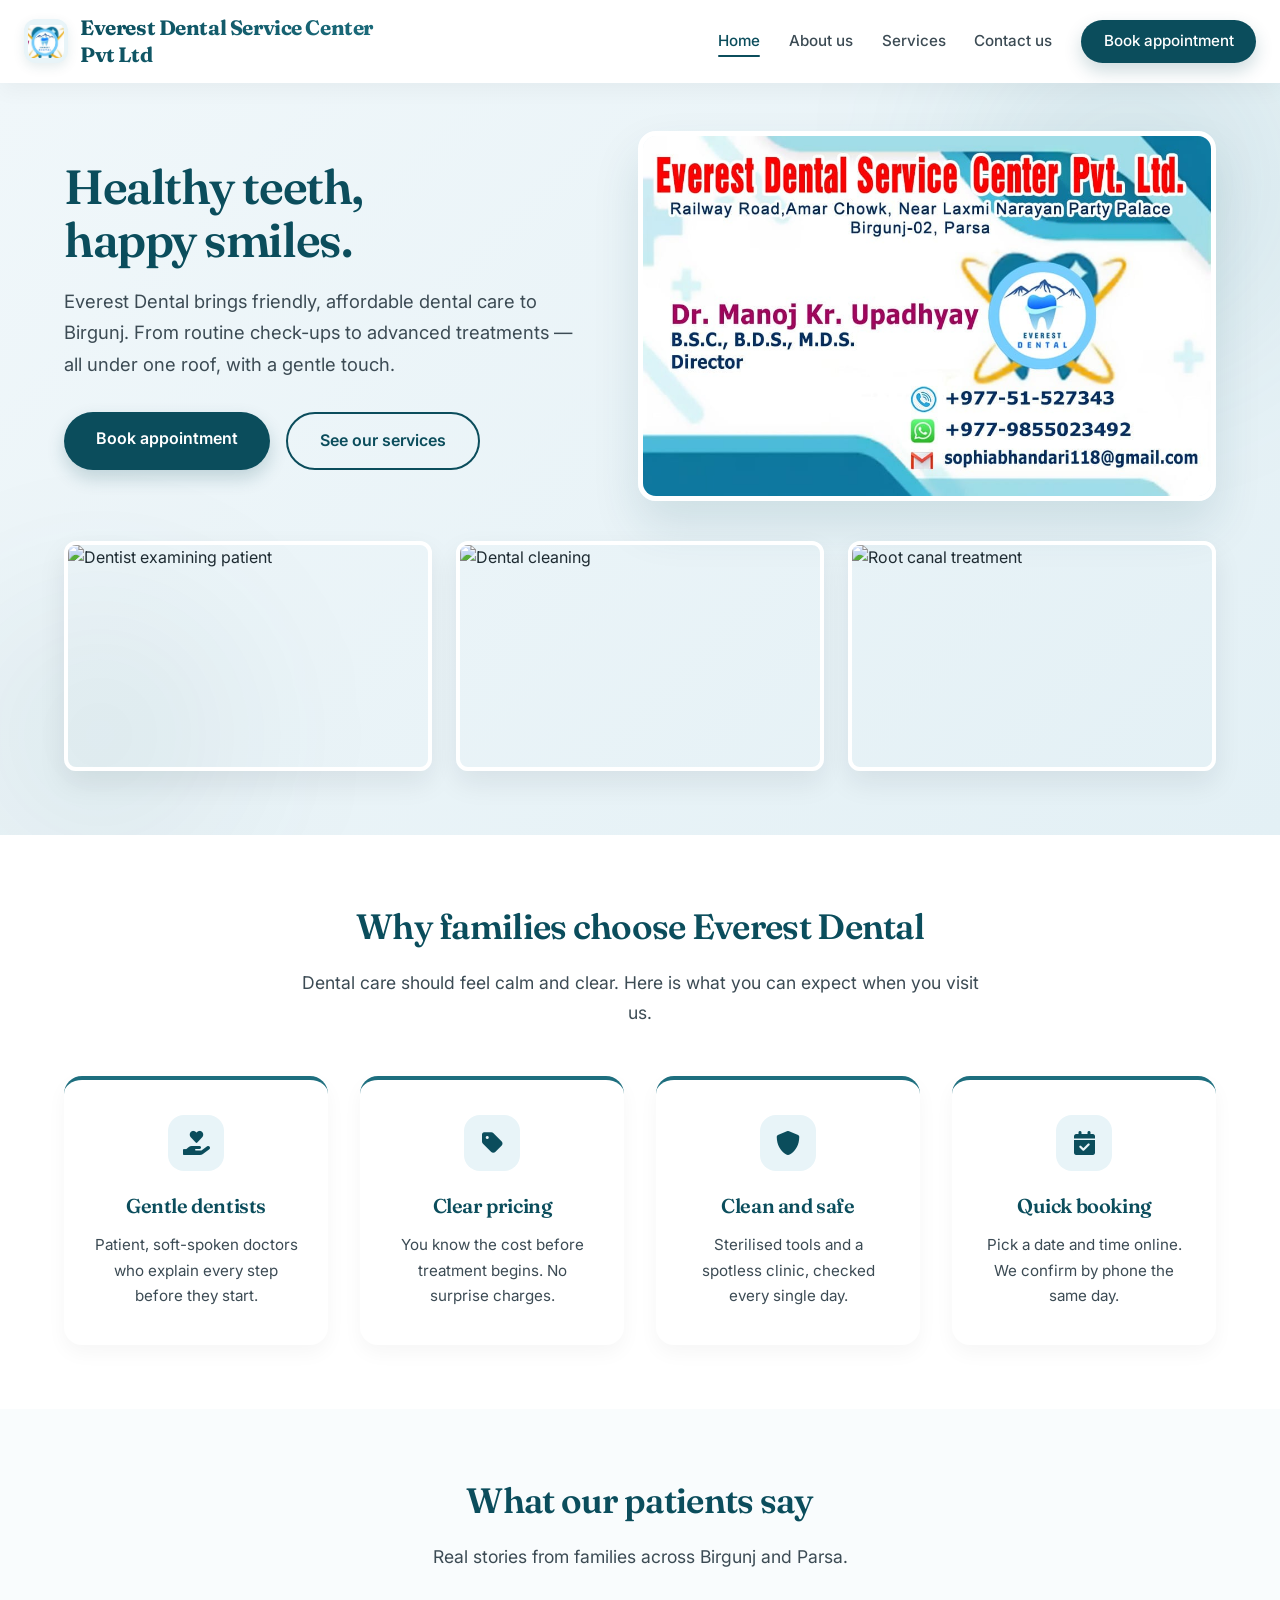
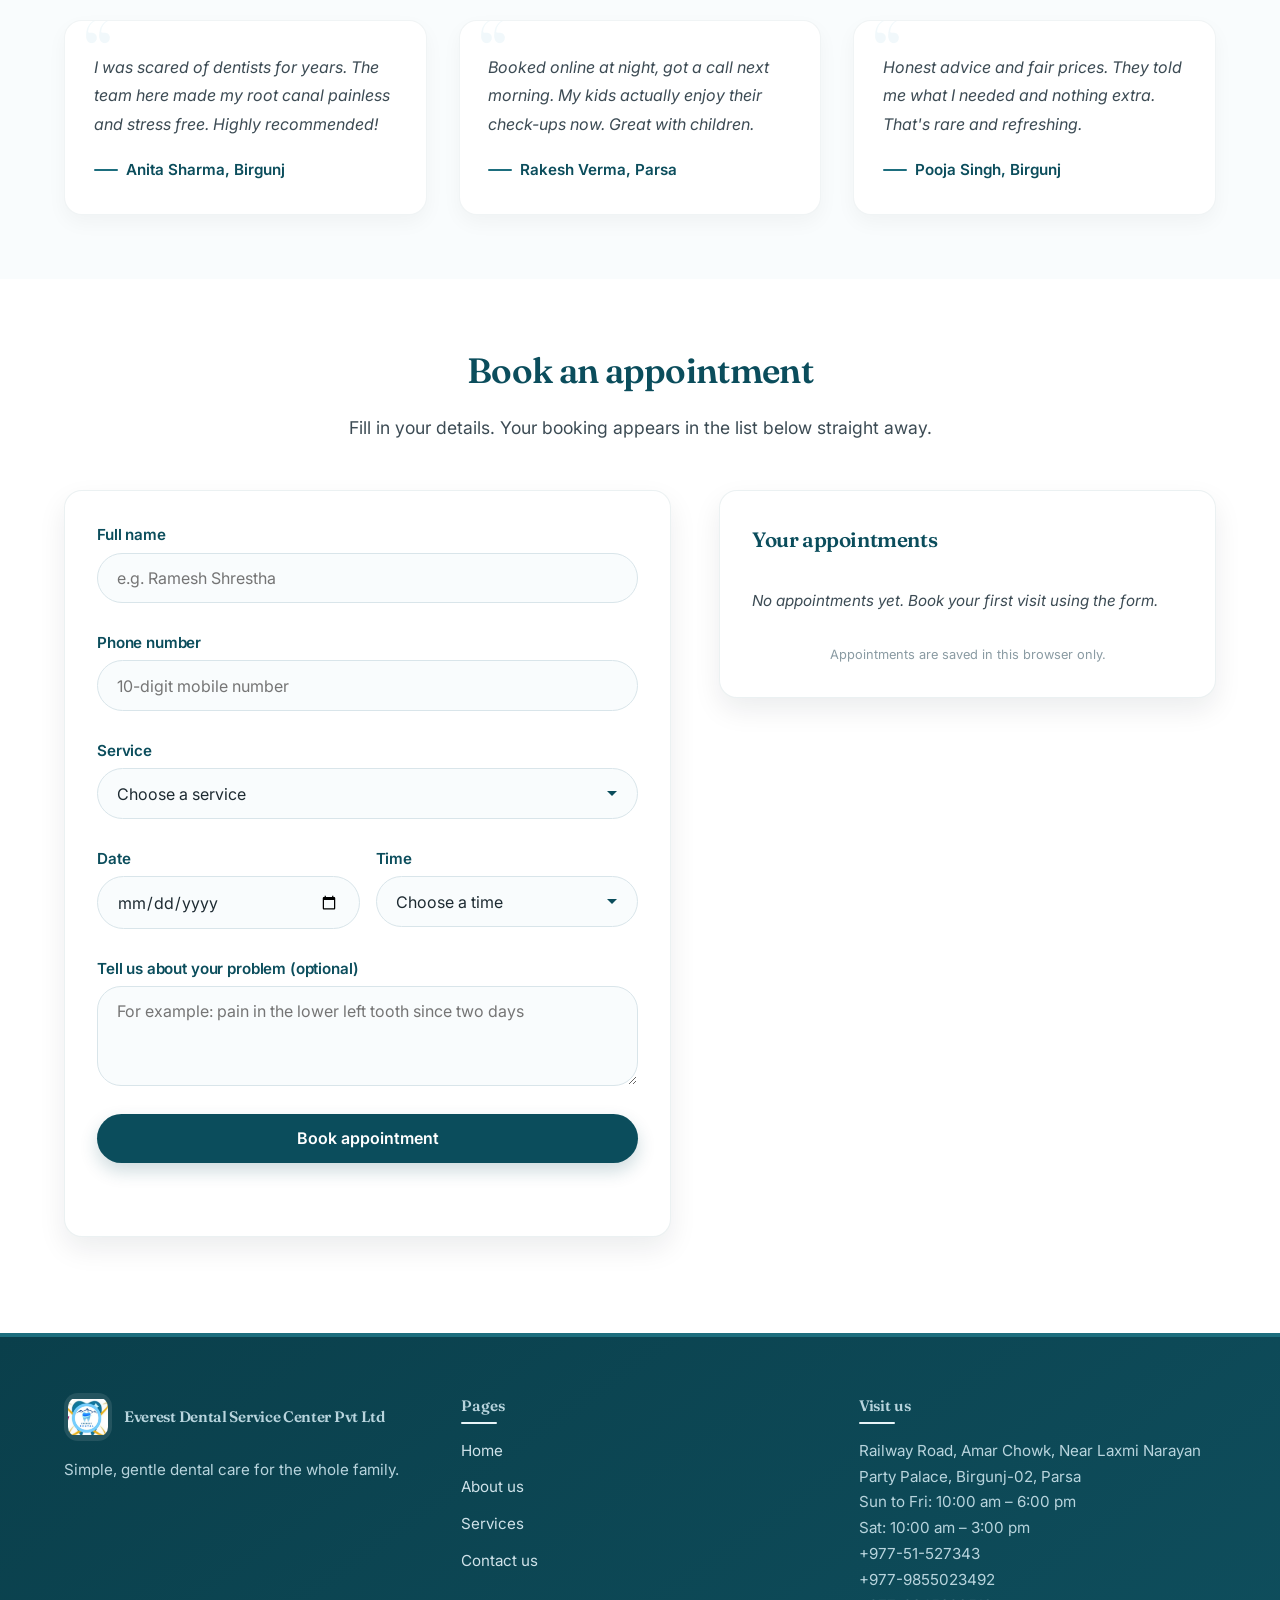
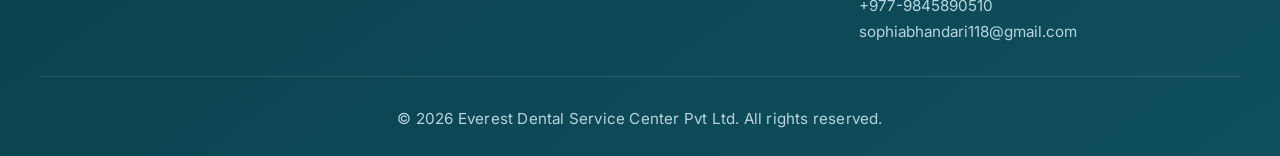
==== commit 576244fb: "fixed" ====
--- a/index.html
+++ b/index.html
@@ -1156,7 +1156,9 @@
         <p>Railway Road, Amar Chowk, Near Laxmi Narayan Party Palace, Birgunj-02, Parsa</p>
         <p>Sun to Fri: 10:00 am – 6:00 pm</p>
         <p>Sat: 10:00 am – 3:00 pm</p>
-        <p>+977-51-527343</p>
+                <p>+977-51-527343</p>
+        <p>+977-9855023492</p>
+        <p>+977-9845890510</p>
         <p>sophiabhandari118@gmail.com</p>
       </div>
     </div>
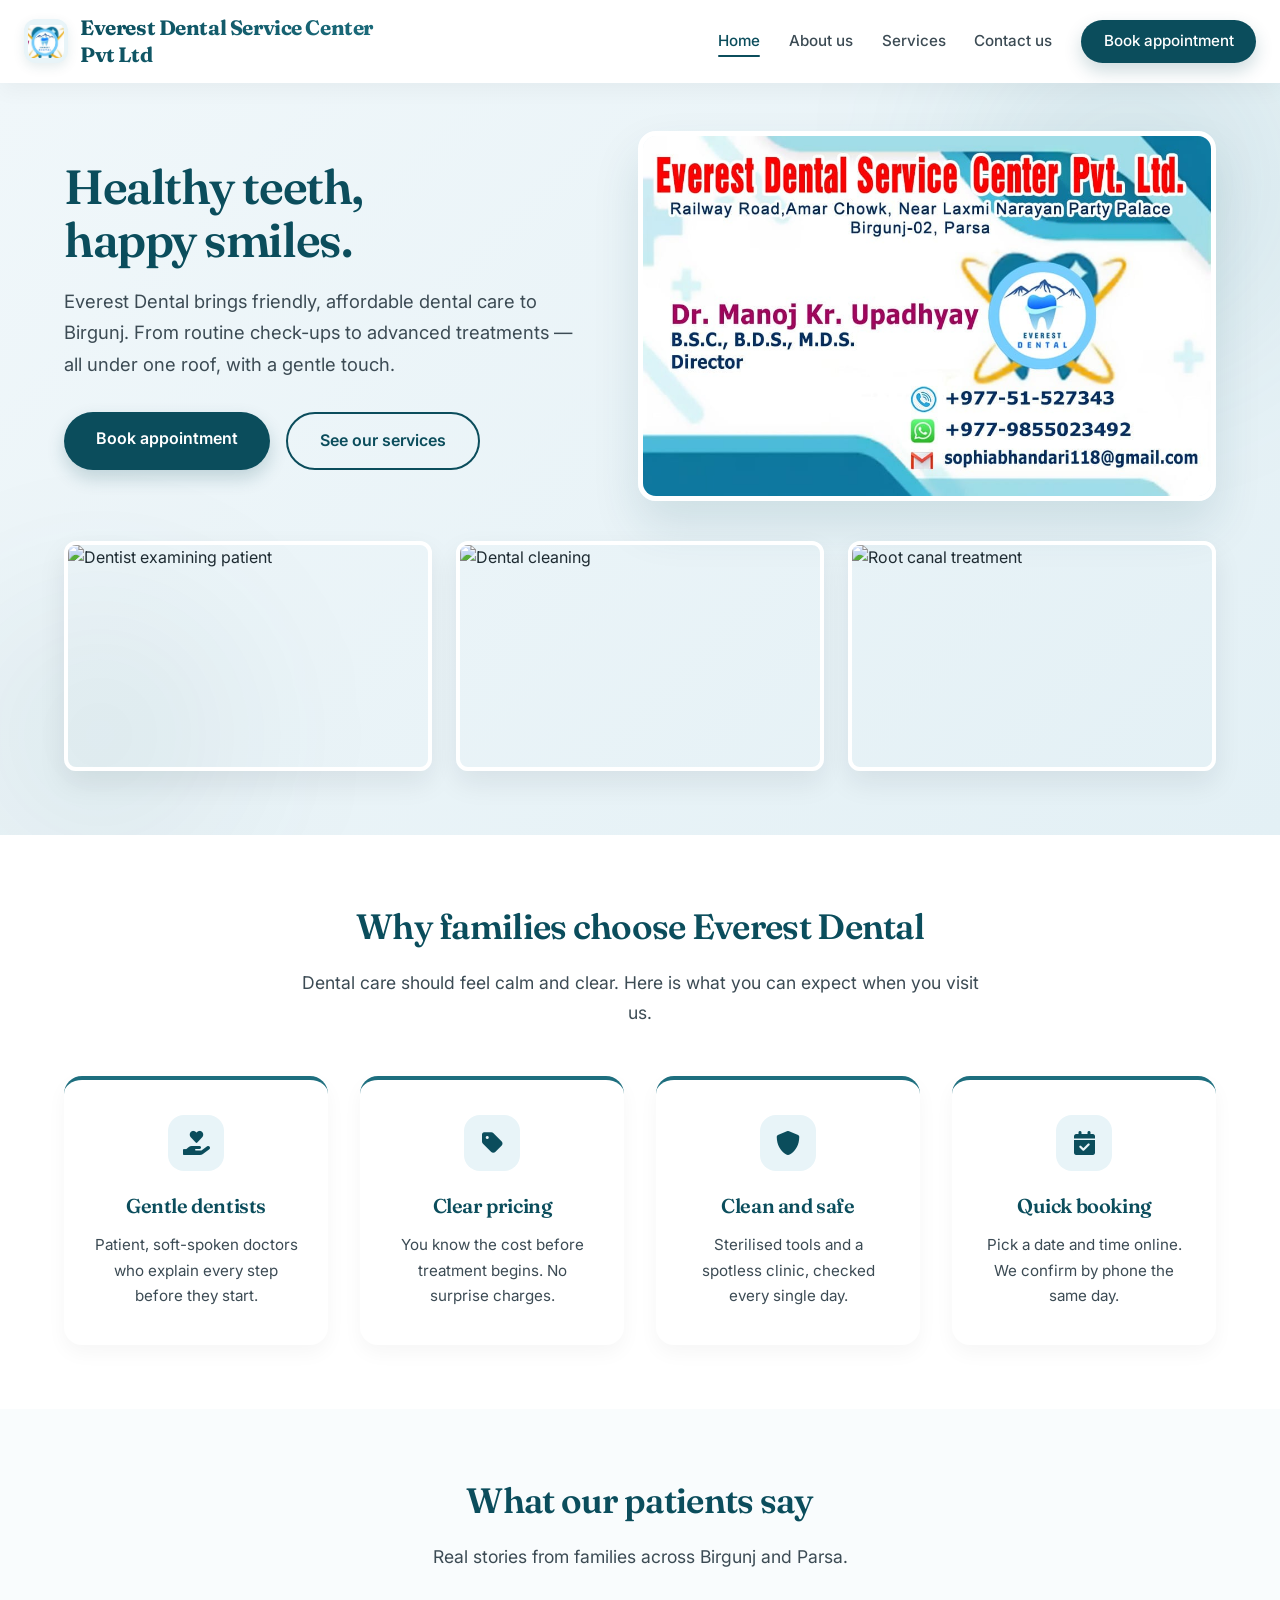
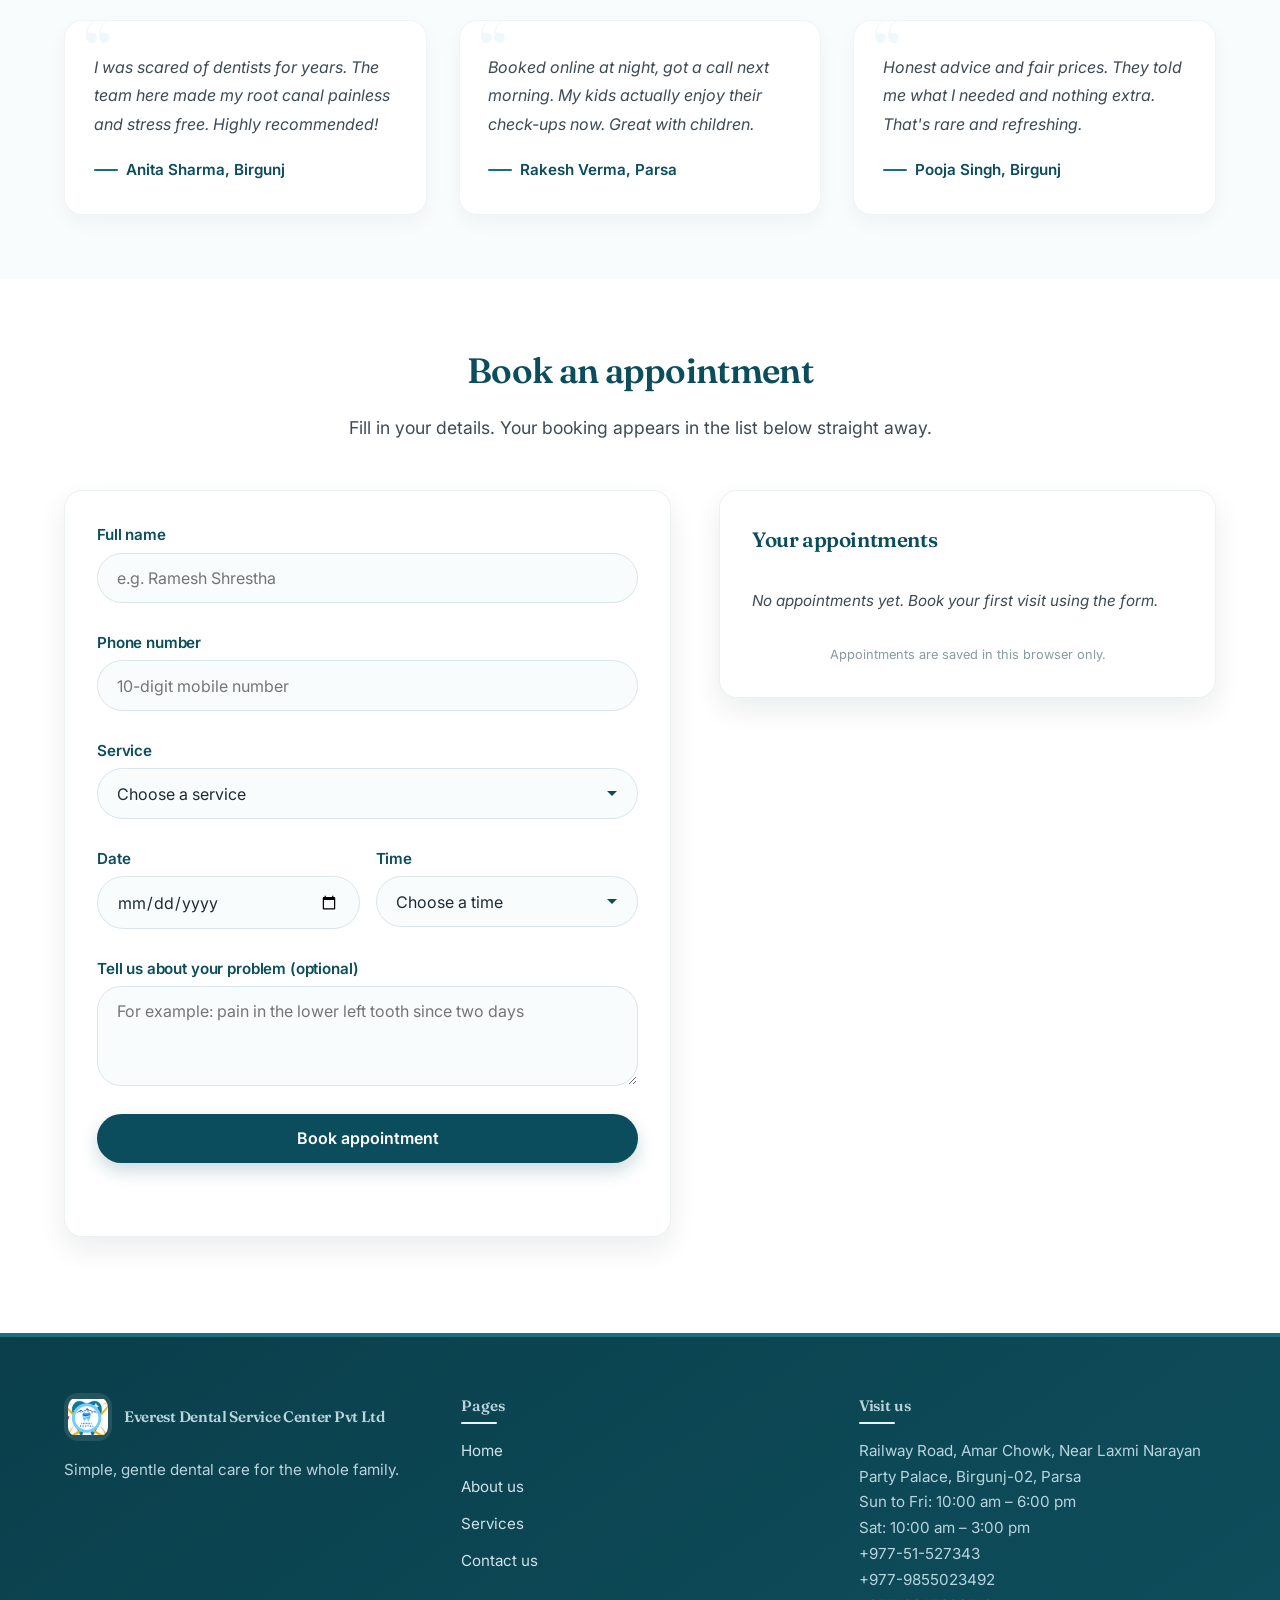
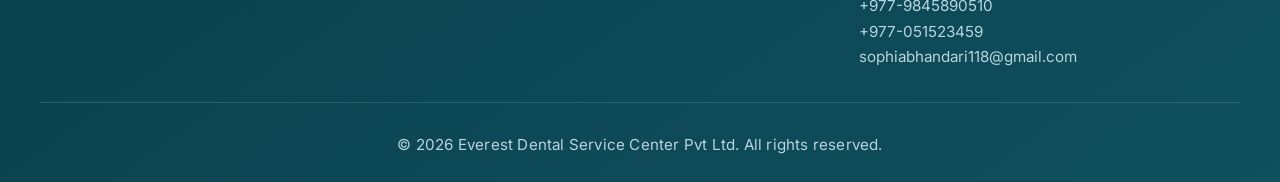
==== commit 24992d9c: "fixed" ====
--- a/index.html
+++ b/index.html
@@ -1156,9 +1156,10 @@
         <p>Railway Road, Amar Chowk, Near Laxmi Narayan Party Palace, Birgunj-02, Parsa</p>
         <p>Sun to Fri: 10:00 am – 6:00 pm</p>
         <p>Sat: 10:00 am – 3:00 pm</p>
-                <p>+977-51-527343</p>
+        <p>+977-51-527343</p>
         <p>+977-9855023492</p>
         <p>+977-9845890510</p>
+        <p>+977-051523459</p>
         <p>sophiabhandari118@gmail.com</p>
       </div>
     </div>
